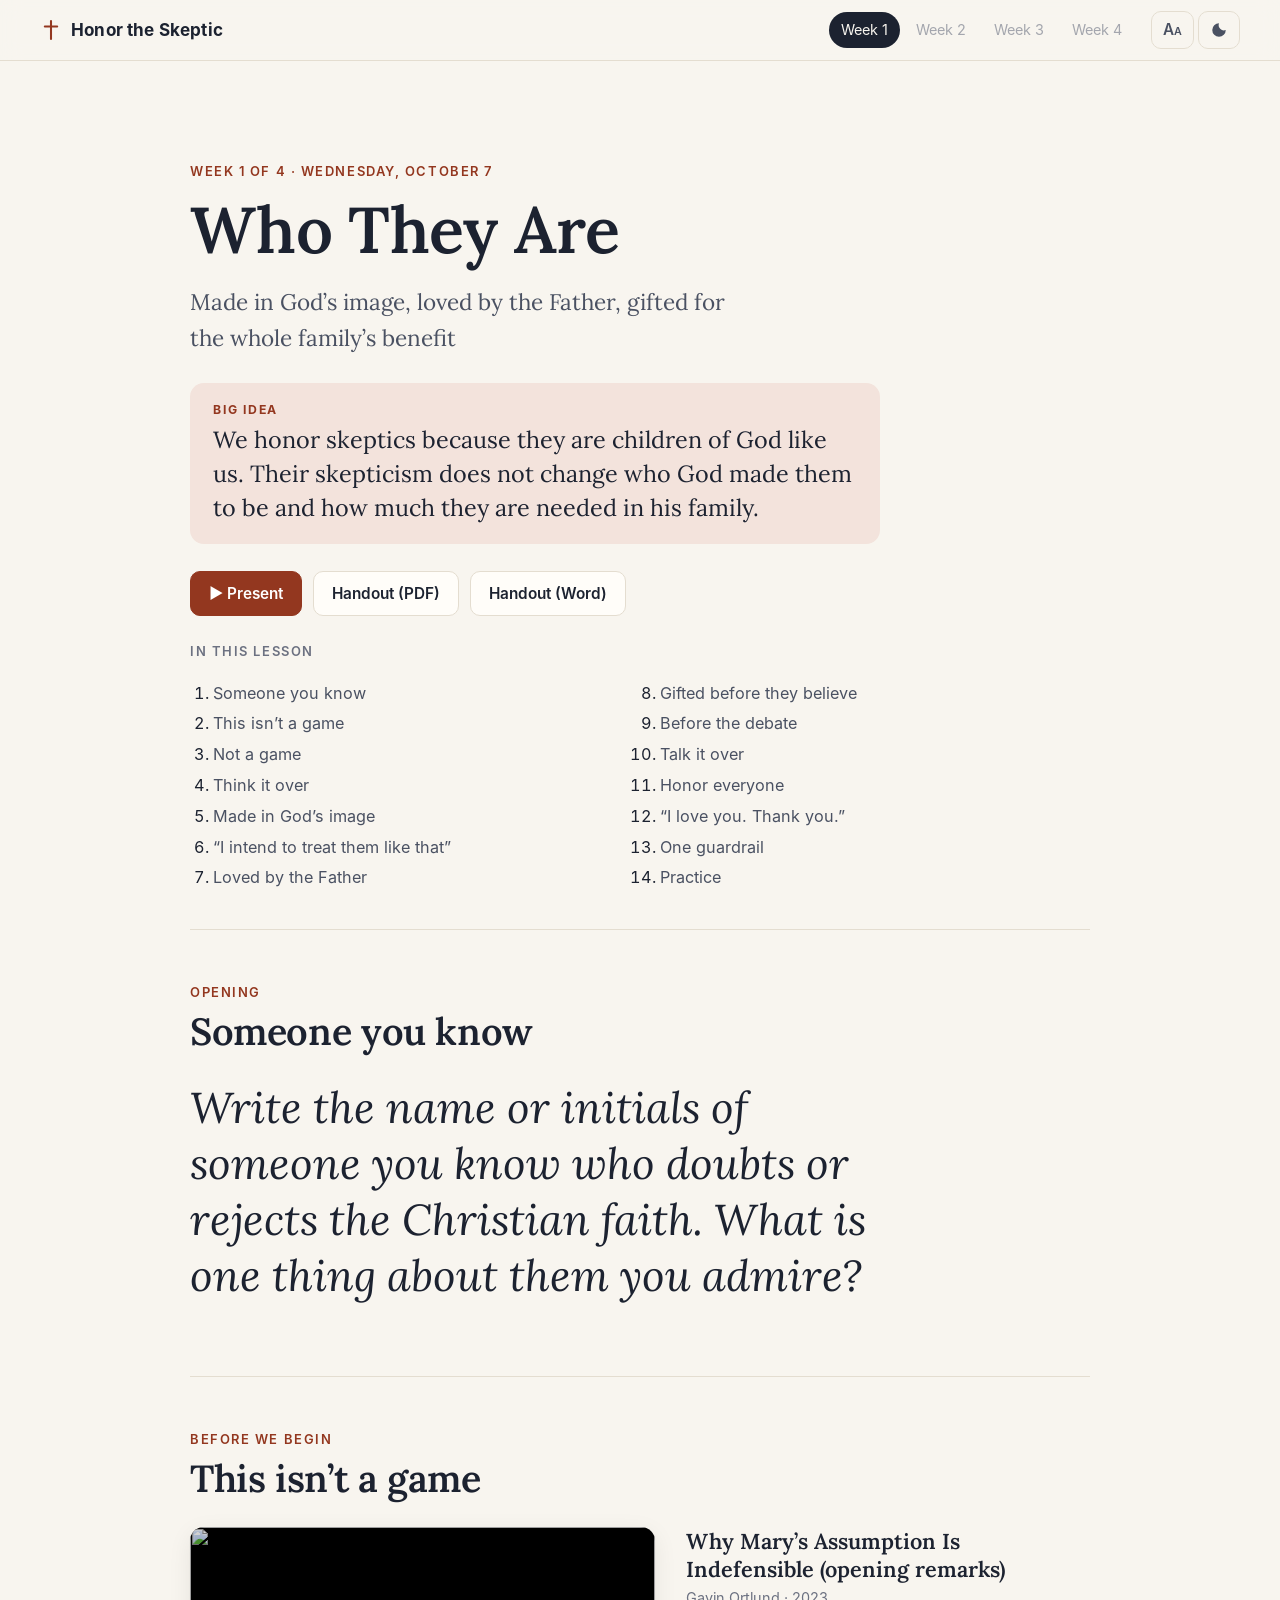
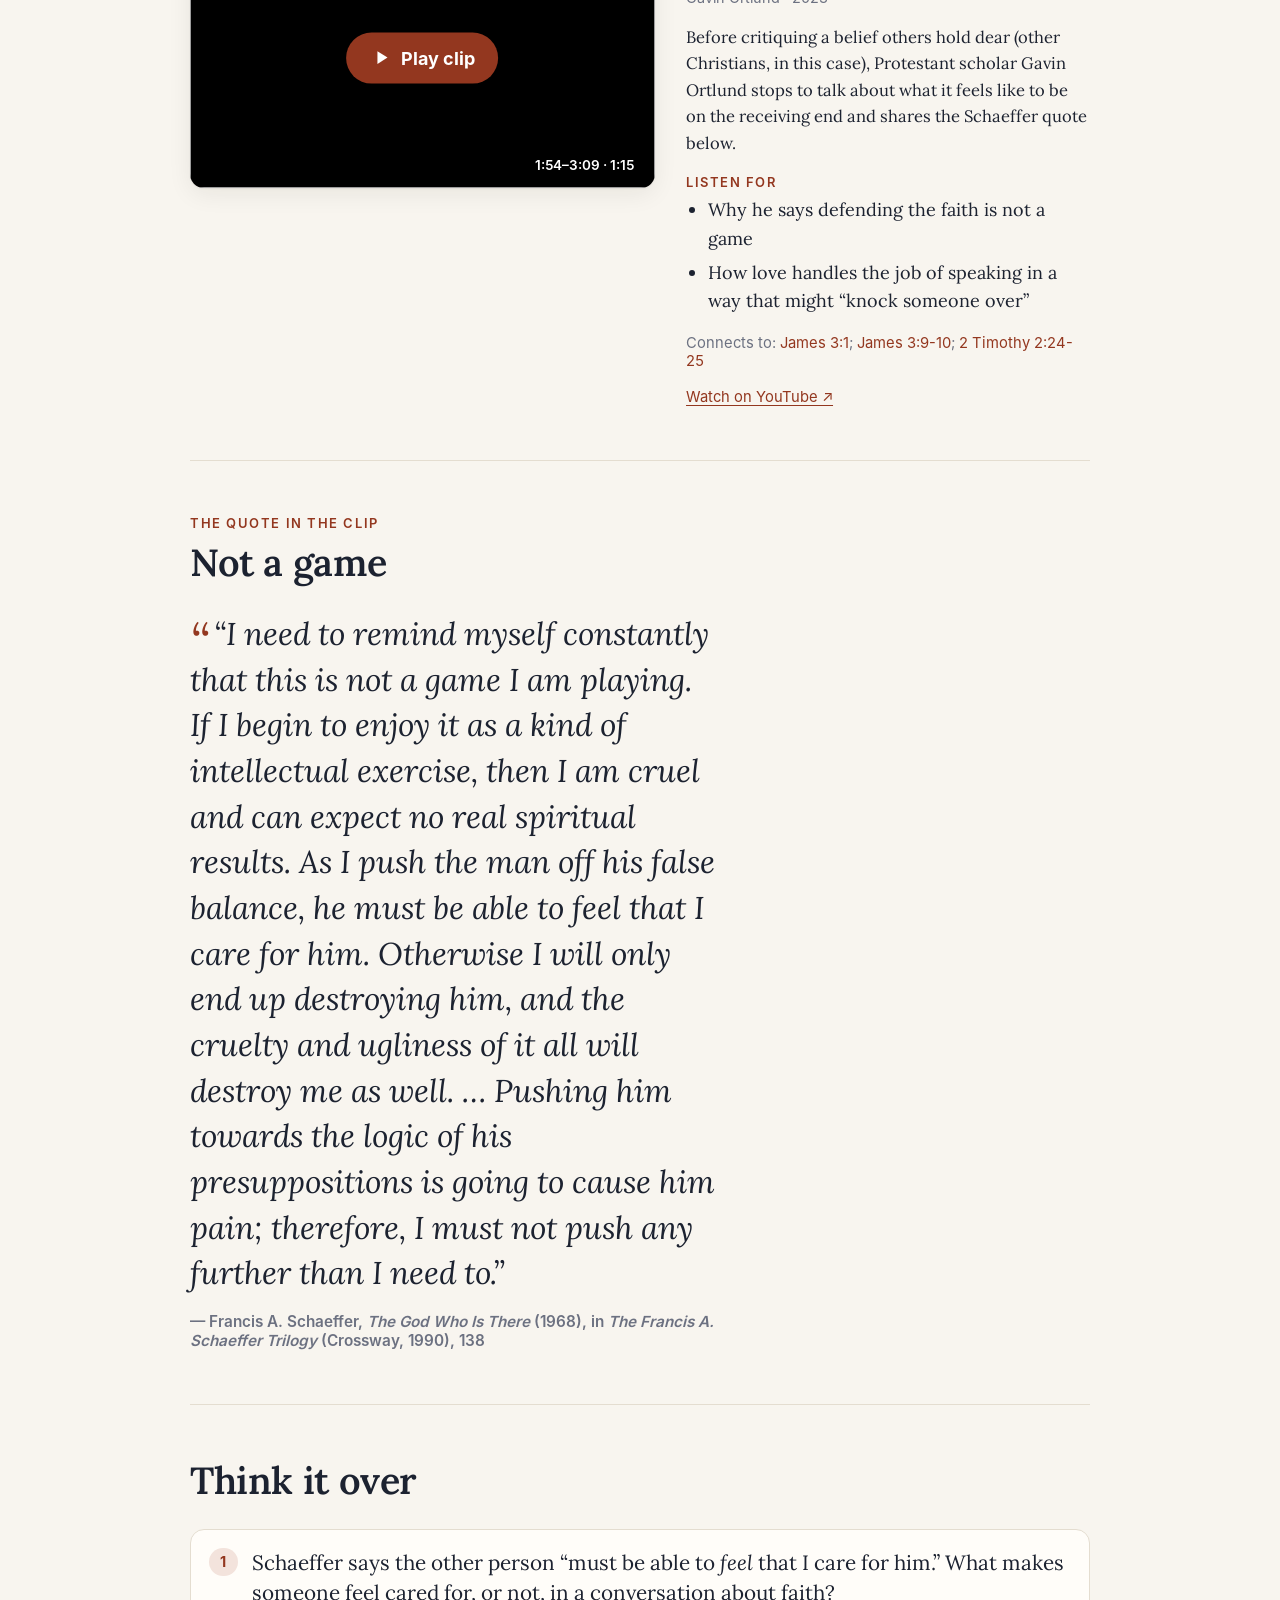
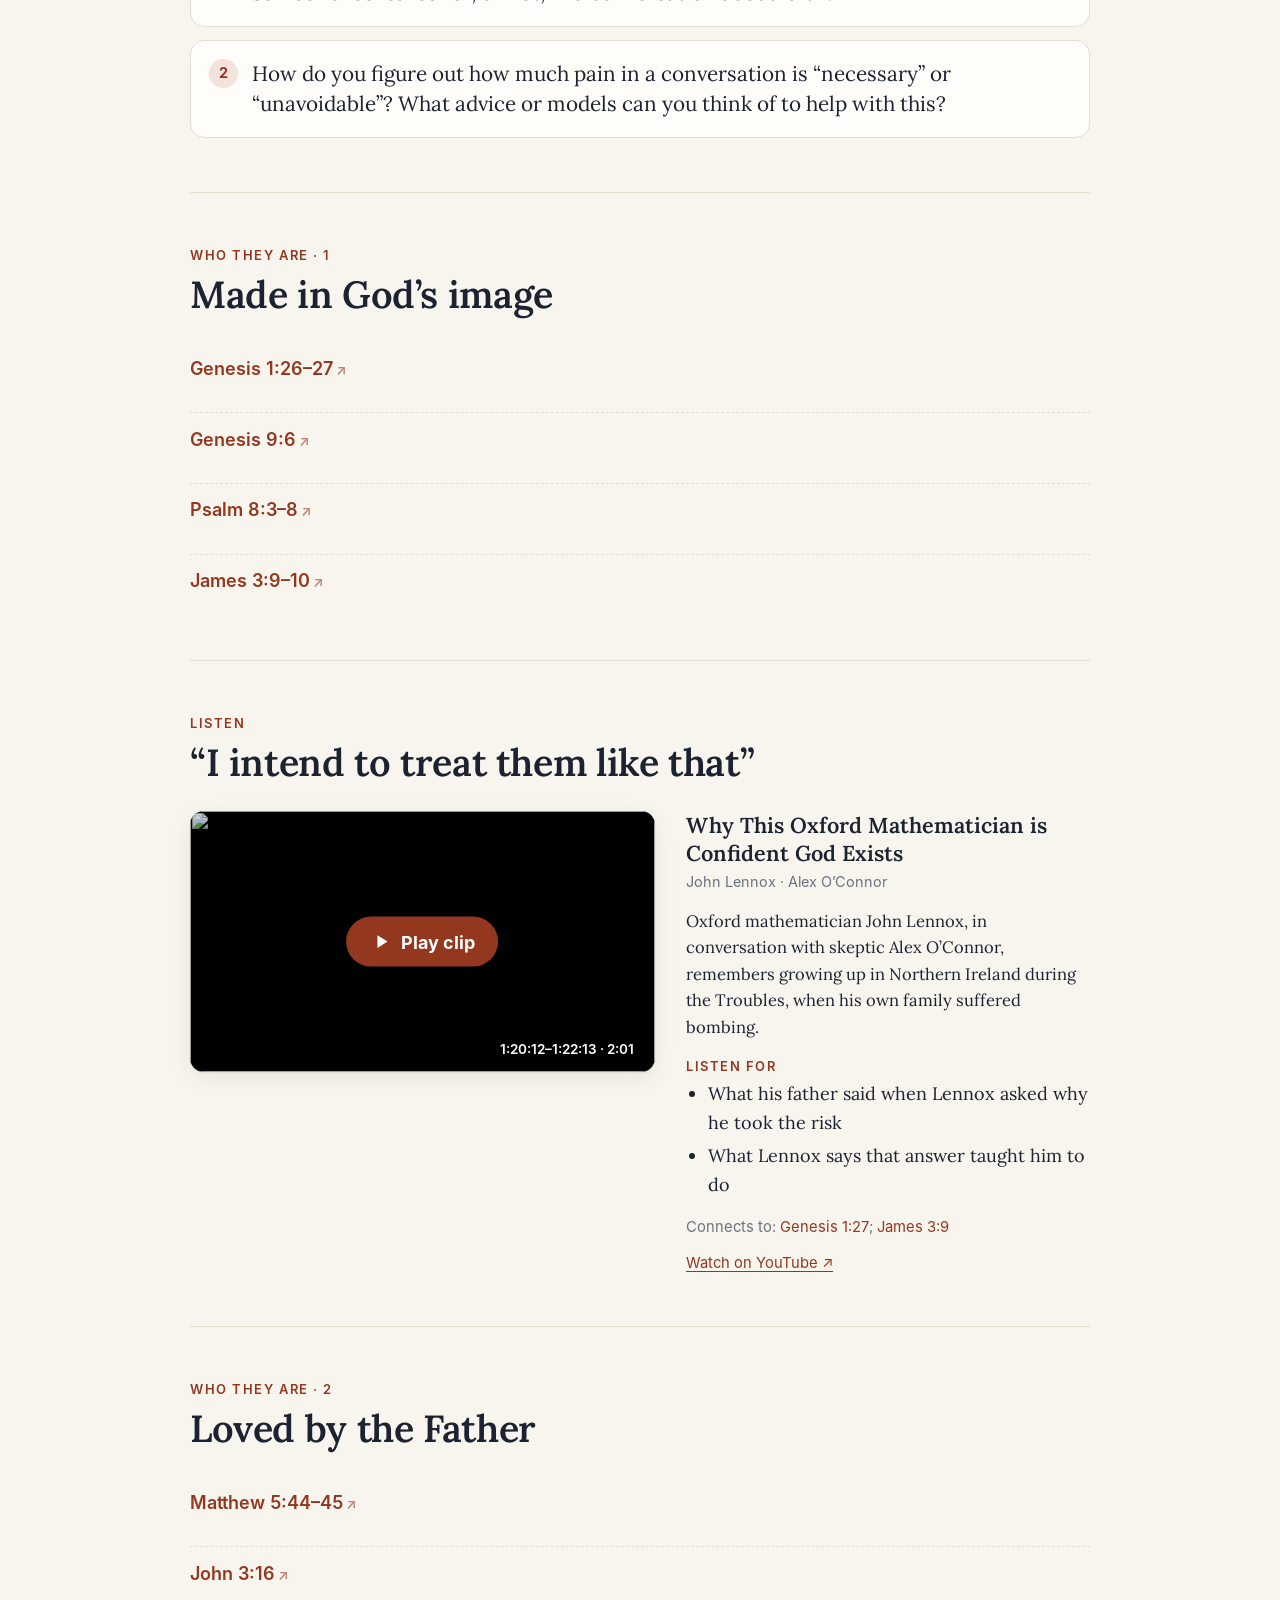
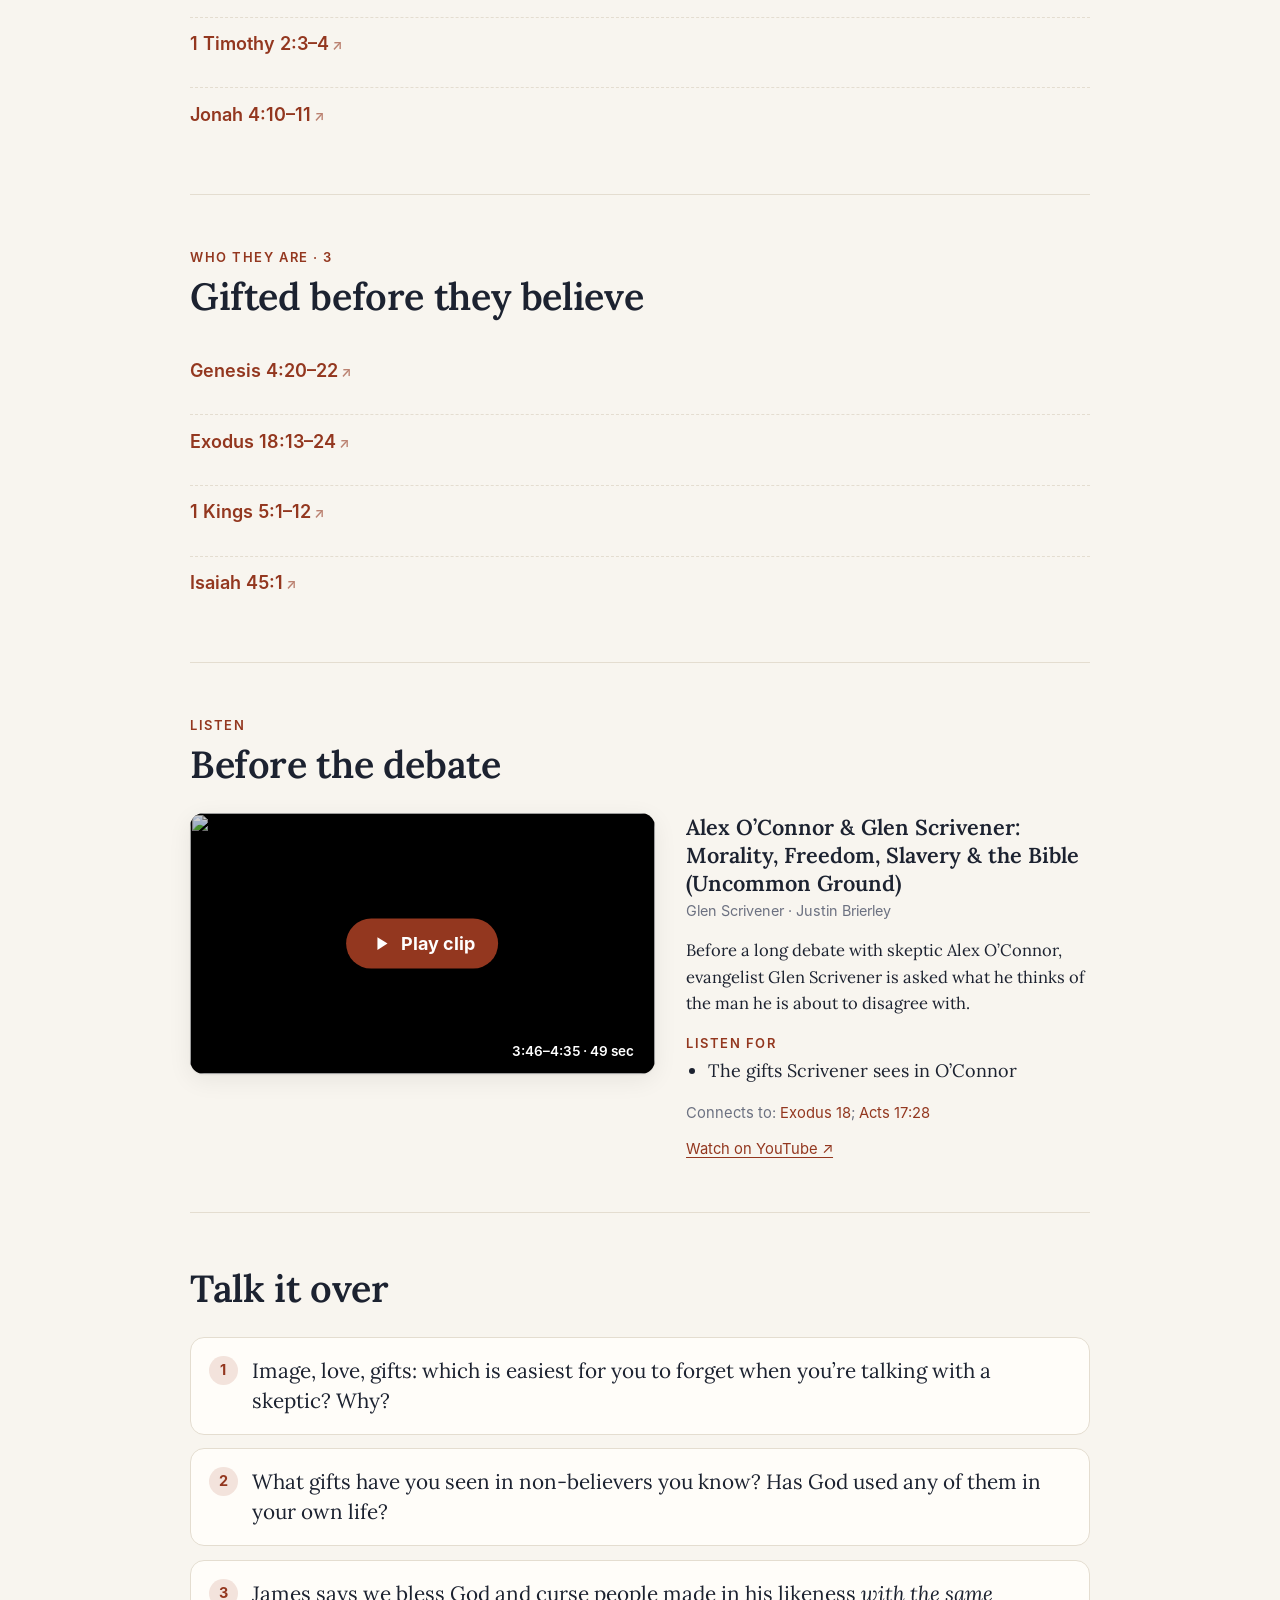
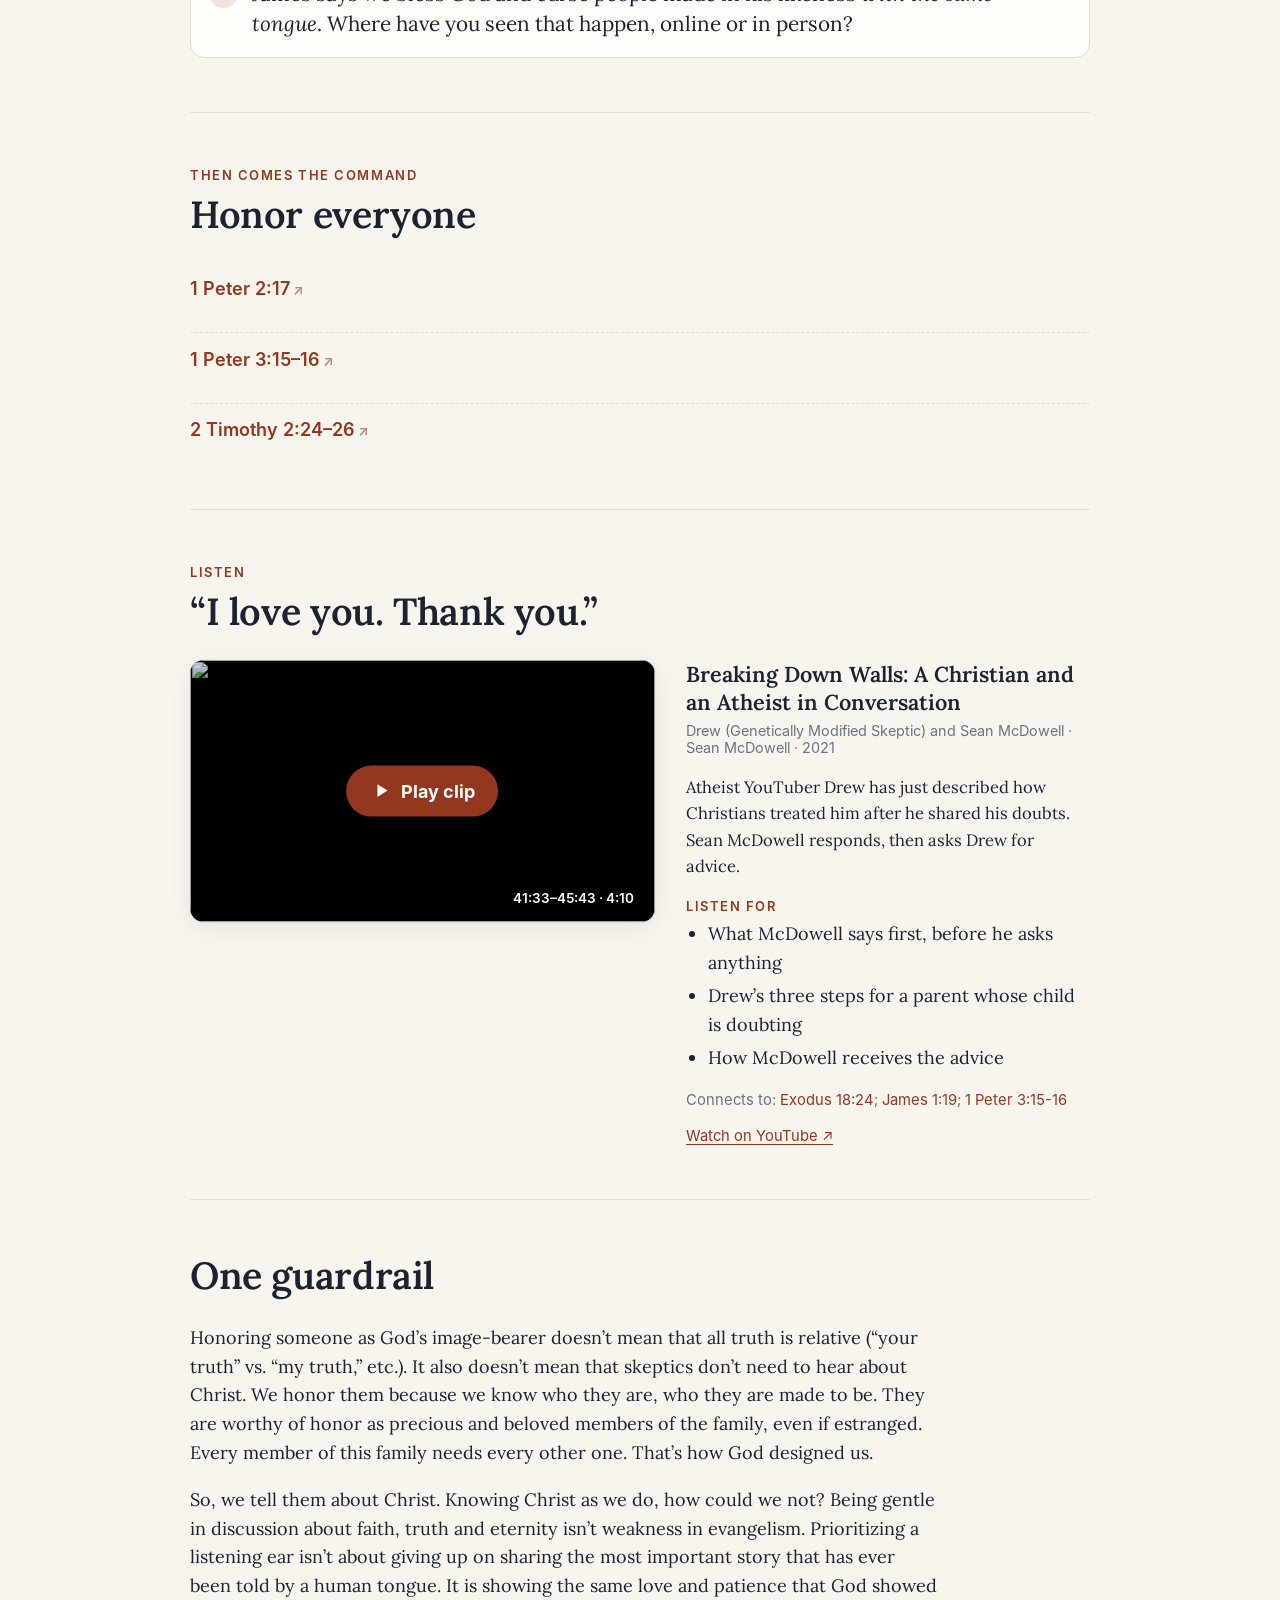
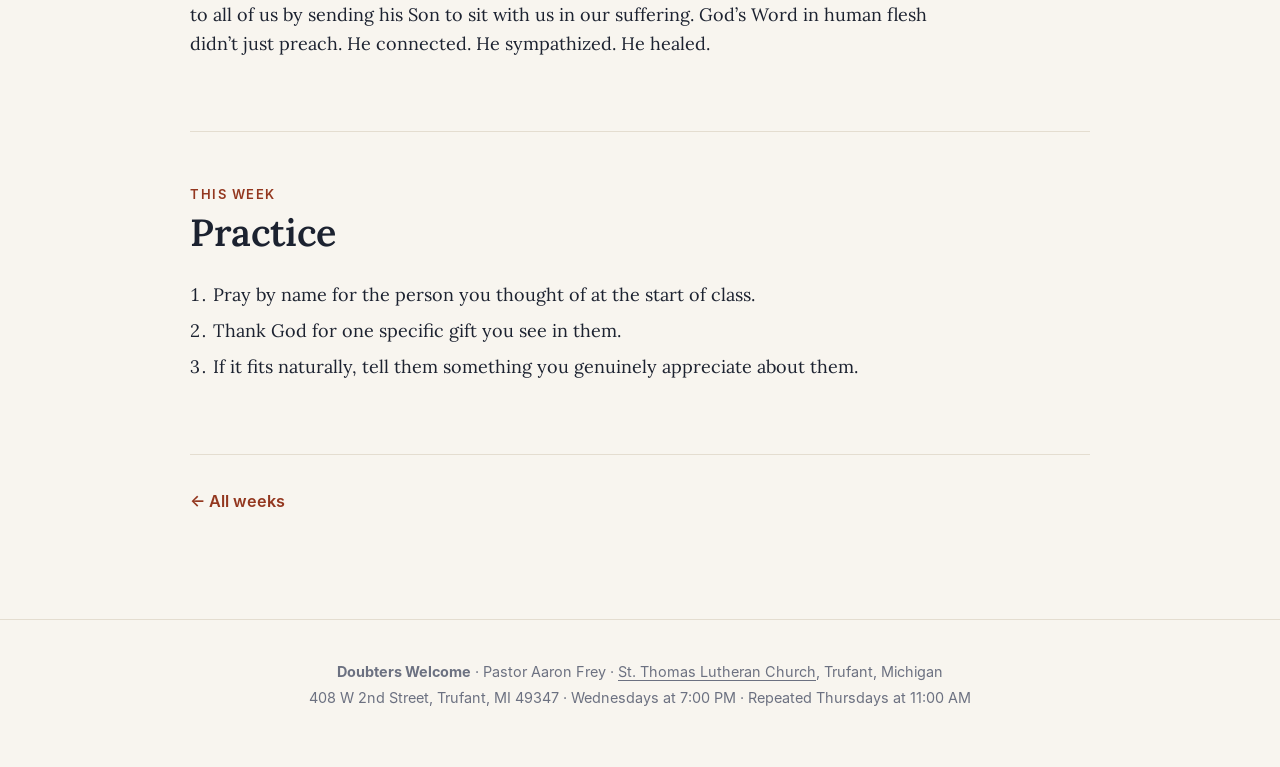
==== public/week-1/index.html @ be23138a "Week 1 publish" ====
<!doctype html>
<html lang="en">
<head>
<meta charset="utf-8">
<meta name="viewport" content="width=device-width, initial-scale=1">
<title>Week 1: Who They Are · Honor the Skeptic</title>
<meta name="description" content="Before a skeptic believes anything, God has already given them dignity, love, and gifts.">
<meta property="og:title" content="Week 1: Who They Are · Honor the Skeptic">
<meta property="og:description" content="Before a skeptic believes anything, God has already given them dignity, love, and gifts.">
<meta property="og:type" content="website">
<meta property="og:url" content="https://honortheskeptic.stlctrufant.com/week-1/">
<meta property="og:image" content="https://honortheskeptic.stlctrufant.com/assets/img/og.png">
<link rel="icon" href="../assets/img/favicon.svg" type="image/svg+xml">
<link rel="preload" href="../assets/fonts/Lora.woff2" as="font" type="font/woff2" crossorigin>
<link rel="stylesheet" href="../assets/style.css?v=202610071809">
<script>try{var t=localStorage.getItem('hts-theme');if(t)document.documentElement.dataset.theme=t;var s=localStorage.getItem('hts-size');if(s)document.documentElement.dataset.size=s;}catch(e){}</script>
</head>
<body class="lesson">
<header class="topbar">
  <a class="brand" href="../">
    <svg class="brand-mark" viewBox="0 0 32 32" aria-hidden="true"><path d="M16 3v26M7 11h18" stroke="currentColor" stroke-width="3" stroke-linecap="round" fill="none"/></svg>
    <span>Honor the Skeptic</span>
  </a>
  <nav class="topnav" aria-label="Lessons">
<a href="../week-1/" aria-current="page">Week 1</a>
<span class="nav-soon" title="Coming Wednesday, October 14">Week 2</span><span class="nav-soon" title="Coming Wednesday, October 21">Week 3</span><span class="nav-soon" title="Coming Wednesday, October 28">Week 4</span>  </nav>
  <div class="tools">
    <button class="tool" data-action="size" title="Text size (+/-)" aria-label="Change text size"><span aria-hidden="true">A<small>A</small></span></button>
    <button class="tool" data-action="theme" title="Light / dark" aria-label="Toggle light or dark">
      <svg viewBox="0 0 24 24" aria-hidden="true"><path d="M12 3a9 9 0 1 0 9 9 7 7 0 0 1-9-9z" fill="currentColor"/></svg>
    </button>
  </div>
</header>
<main id="main">
<article class="lesson-wrap">
<header class="lesson-head" data-slide>
  <p class="eyebrow">Week 1 of 4 · Wednesday, October 7</p>
  <h1>Who They Are</h1>
<p class="lede">Made in God’s image, loved by the Father, gifted for the whole family’s benefit</p><p class="big-idea"><span>Big idea</span>We honor skeptics because they are children of God like us. Their skepticism does not change who God made them to be and how much they are needed in his family.</p>  <div class="lesson-actions">
    <button class="btn primary" data-action="present">▶ Present</button>
<a class="btn" href="../handouts/doubters-welcome-week-1.pdf" download>Handout (PDF)</a><a class="btn" href="../handouts/doubters-welcome-week-1.docx" download>Handout (Word)</a>  </div>
  <nav class="toc" aria-label="In this lesson">
    <p class="section-label">In this lesson</p>
    <ol><li><a href="#someone-you-know">Someone you know</a></li><li><a href="#this-isnt-a-game">This isn’t a game</a></li><li><a href="#not-a-game">Not a game</a></li><li><a href="#think-it-over">Think it over</a></li><li><a href="#made-in-gods-image">Made in God’s image</a></li><li><a href="#i-intend-to-treat-them-like-that">“I intend to treat them like that”</a></li><li><a href="#loved-by-the-father">Loved by the Father</a></li><li><a href="#gifted-before-they-believe">Gifted before they believe</a></li><li><a href="#before-the-debate">Before the debate</a></li><li><a href="#talk-it-over">Talk it over</a></li><li><a href="#honor-everyone">Honor everyone</a></li><li><a href="#i-love-you-thank-you">“I love you. Thank you.”</a></li><li><a href="#one-guardrail">One guardrail</a></li><li><a href="#practice">Practice</a></li></ol>
  </nav>
</header>

<section class="block block-question" id="someone-you-know" data-slide>
<p class="kicker">Opening</p><h2>Someone you know</h2>
    <p class="big-question">Write the name or initials of someone you know who doubts or rejects the Christian faith. What is one thing about them you admire?</p>

</section>
<section class="block block-clip" id="this-isnt-a-game" data-slide>
<p class="kicker">Before we begin</p><h2>This isn’t a game</h2>
    <div class="clip">
      <button class="clip-play" data-action="play" data-yt="skuBFLns8WA" data-start="114" data-end="189" data-title="Why Mary’s Assumption Is Indefensible (opening remarks)" data-url="https://www.youtube.com/watch?v=skuBFLns8WA&amp;t=114s">
        <img src="https://i.ytimg.com/vi/skuBFLns8WA/hqdefault.jpg" alt="" loading="lazy">
        <span class="play-badge"><svg viewBox="0 0 24 24" aria-hidden="true"><path d="M8 5v14l11-7z" fill="currentColor"/></svg> Play clip</span>
        <span class="clip-time">1:54–3:09 · 1:15</span>
      </button>
      <div class="clip-meta">
        <p class="clip-title">Why Mary’s Assumption Is Indefensible (opening remarks)</p>
        <p class="clip-source">Gavin Ortlund · 2023</p>
<div class="prose small"><p>Before critiquing a belief others hold dear (other Christians, in this case), Protestant scholar
Gavin Ortlund stops to talk about what it feels like to be on the receiving end and shares the Schaeffer quote below.</p></div>          <p class="label">Listen for</p>
          <ul class="listen"><li>Why he says defending the faith is not a game</li><li>How love handles the job of speaking in a way that might “knock someone over”</li></ul>
<p class="ties">Connects to: <a href="https://www.biblegateway.com/passage/?search=James+3%3A1&amp;version=NIV" target="_blank" rel="noopener">James 3:1</a>; <a href="https://www.biblegateway.com/passage/?search=James+3%3A9-10&amp;version=NIV" target="_blank" rel="noopener">James 3:9-10</a>; <a href="https://www.biblegateway.com/passage/?search=2+Timothy+2%3A24-25&amp;version=NIV" target="_blank" rel="noopener">2 Timothy 2:24-25</a></p>        <p class="clip-yt"><a href="https://www.youtube.com/watch?v=skuBFLns8WA&amp;t=114s" target="_blank" rel="noopener">Watch on YouTube ↗</a></p>
      </div>
    </div>

</section>
<section class="block block-quote" id="not-a-game" data-slide>
<p class="kicker">The quote in the clip</p><h2>Not a game</h2>
    <figure class="pull">
      <blockquote><p>“I need to remind myself constantly that this is not a game I am playing. If I begin to enjoy it as a kind of intellectual exercise, then I am cruel and can expect no real spiritual results. As I push the man off his false balance, he must be able to feel that I care for him. Otherwise I will only end up destroying him, and the cruelty and ugliness of it all will destroy me as well. … Pushing him towards the logic of his presuppositions is going to cause him pain; therefore, I must not push any further than I need to.”</p></blockquote>
<figcaption>Francis A. Schaeffer, <em>The God Who Is There</em> (1968), in <em>The Francis A. Schaeffer Trilogy</em> (Crossway, 1990), 138</figcaption>    </figure>

</section>
<section class="block block-questions" id="think-it-over" data-slide>
<h2>Think it over</h2>
    <ol class="qlist"><li tabindex="0">Schaeffer says the other person “must be able to <em>feel</em> that I care for him.” What makes someone feel cared for, or not, in a conversation about faith?</li><li tabindex="0">How do you figure out how much pain in a conversation is “necessary” or “unavoidable”? What advice or models can you think of to help with this?</li></ol>

</section>
<section class="block block-scripture" id="made-in-gods-image" data-slide>
<p class="kicker">Who they are · 1</p><h2>Made in God’s image</h2>
    <div class="passages">
      <div class="passage">
        <p class="ref"><a href="https://www.biblegateway.com/passage/?search=Genesis+1%3A26-27&amp;version=NIV" target="_blank" rel="noopener" title="Read Genesis 1:26–27 (NIV)">Genesis 1:26–27</a></p>
      </div>
      <div class="passage">
        <p class="ref"><a href="https://www.biblegateway.com/passage/?search=Genesis+9%3A6&amp;version=NIV" target="_blank" rel="noopener" title="Read Genesis 9:6 (NIV)">Genesis 9:6</a></p>
      </div>
      <div class="passage">
        <p class="ref"><a href="https://www.biblegateway.com/passage/?search=Psalm+8%3A3-8&amp;version=NIV" target="_blank" rel="noopener" title="Read Psalm 8:3–8 (NIV)">Psalm 8:3–8</a></p>
      </div>
      <div class="passage">
        <p class="ref"><a href="https://www.biblegateway.com/passage/?search=James+3%3A9-10&amp;version=NIV" target="_blank" rel="noopener" title="Read James 3:9–10 (NIV)">James 3:9–10</a></p>
      </div>
    </div>

</section>
<section class="block block-clip" id="i-intend-to-treat-them-like-that" data-slide>
<p class="kicker">Listen</p><h2>“I intend to treat them like that”</h2>
    <div class="clip">
      <button class="clip-play" data-action="play" data-yt="3gKCwldMZS8" data-start="4812" data-end="4933" data-title="Why This Oxford Mathematician is Confident God Exists" data-url="https://www.youtube.com/watch?v=3gKCwldMZS8&amp;t=4812s">
        <img src="https://i.ytimg.com/vi/3gKCwldMZS8/hqdefault.jpg" alt="" loading="lazy">
        <span class="play-badge"><svg viewBox="0 0 24 24" aria-hidden="true"><path d="M8 5v14l11-7z" fill="currentColor"/></svg> Play clip</span>
        <span class="clip-time">1:20:12–1:22:13 · 2:01</span>
      </button>
      <div class="clip-meta">
        <p class="clip-title">Why This Oxford Mathematician is Confident God Exists</p>
        <p class="clip-source">John Lennox · Alex O’Connor</p>
<div class="prose small"><p>Oxford mathematician John Lennox, in conversation with skeptic Alex O’Connor, remembers
growing up in Northern Ireland during the Troubles, when his own family suffered bombing.</p></div>          <p class="label">Listen for</p>
          <ul class="listen"><li>What his father said when Lennox asked why he took the risk</li><li>What Lennox says that answer taught him to do</li></ul>
<p class="ties">Connects to: <a href="https://www.biblegateway.com/passage/?search=Genesis+1%3A27&amp;version=NIV" target="_blank" rel="noopener">Genesis 1:27</a>; <a href="https://www.biblegateway.com/passage/?search=James+3%3A9&amp;version=NIV" target="_blank" rel="noopener">James 3:9</a></p>        <p class="clip-yt"><a href="https://www.youtube.com/watch?v=3gKCwldMZS8&amp;t=4812s" target="_blank" rel="noopener">Watch on YouTube ↗</a></p>
      </div>
    </div>

</section>
<section class="block block-scripture" id="loved-by-the-father" data-slide>
<p class="kicker">Who they are · 2</p><h2>Loved by the Father</h2>
    <div class="passages">
      <div class="passage">
        <p class="ref"><a href="https://www.biblegateway.com/passage/?search=Matthew+5%3A44-45&amp;version=NIV" target="_blank" rel="noopener" title="Read Matthew 5:44–45 (NIV)">Matthew 5:44–45</a></p>
      </div>
      <div class="passage">
        <p class="ref"><a href="https://www.biblegateway.com/passage/?search=John+3%3A16&amp;version=NIV" target="_blank" rel="noopener" title="Read John 3:16 (NIV)">John 3:16</a></p>
      </div>
      <div class="passage">
        <p class="ref"><a href="https://www.biblegateway.com/passage/?search=1+Timothy+2%3A3-4&amp;version=NIV" target="_blank" rel="noopener" title="Read 1 Timothy 2:3–4 (NIV)">1 Timothy 2:3–4</a></p>
      </div>
      <div class="passage">
        <p class="ref"><a href="https://www.biblegateway.com/passage/?search=Jonah+4%3A10-11&amp;version=NIV" target="_blank" rel="noopener" title="Read Jonah 4:10–11 (NIV)">Jonah 4:10–11</a></p>
      </div>
    </div>

</section>
<section class="block block-scripture" id="gifted-before-they-believe" data-slide>
<p class="kicker">Who they are · 3</p><h2>Gifted before they believe</h2>
    <div class="passages">
      <div class="passage">
        <p class="ref"><a href="https://www.biblegateway.com/passage/?search=Genesis+4%3A20-22&amp;version=NIV" target="_blank" rel="noopener" title="Read Genesis 4:20–22 (NIV)">Genesis 4:20–22</a></p>
      </div>
      <div class="passage">
        <p class="ref"><a href="https://www.biblegateway.com/passage/?search=Exodus+18%3A13-24&amp;version=NIV" target="_blank" rel="noopener" title="Read Exodus 18:13–24 (NIV)">Exodus 18:13–24</a></p>
      </div>
      <div class="passage">
        <p class="ref"><a href="https://www.biblegateway.com/passage/?search=1+Kings+5%3A1-12&amp;version=NIV" target="_blank" rel="noopener" title="Read 1 Kings 5:1–12 (NIV)">1 Kings 5:1–12</a></p>
      </div>
      <div class="passage">
        <p class="ref"><a href="https://www.biblegateway.com/passage/?search=Isaiah+45%3A1&amp;version=NIV" target="_blank" rel="noopener" title="Read Isaiah 45:1 (NIV)">Isaiah 45:1</a></p>
      </div>
    </div>

</section>
<section class="block block-clip" id="before-the-debate" data-slide>
<p class="kicker">Listen</p><h2>Before the debate</h2>
    <div class="clip">
      <button class="clip-play" data-action="play" data-yt="-ZnVNM8lkGw" data-start="226" data-end="275" data-title="Alex O’Connor &amp; Glen Scrivener: Morality, Freedom, Slavery &amp; the Bible (Uncommon Ground)" data-url="https://www.youtube.com/watch?v=-ZnVNM8lkGw&amp;t=226s">
        <img src="https://i.ytimg.com/vi/-ZnVNM8lkGw/hqdefault.jpg" alt="" loading="lazy">
        <span class="play-badge"><svg viewBox="0 0 24 24" aria-hidden="true"><path d="M8 5v14l11-7z" fill="currentColor"/></svg> Play clip</span>
        <span class="clip-time">3:46–4:35 · 49 sec</span>
      </button>
      <div class="clip-meta">
        <p class="clip-title">Alex O’Connor &amp; Glen Scrivener: Morality, Freedom, Slavery &amp; the Bible (Uncommon Ground)</p>
        <p class="clip-source">Glen Scrivener · Justin Brierley</p>
<div class="prose small"><p>Before a long debate with skeptic Alex O’Connor, evangelist Glen Scrivener is asked
what he thinks of the man he is about to disagree with.</p></div>          <p class="label">Listen for</p>
          <ul class="listen"><li>The gifts Scrivener sees in O’Connor</li></ul>
<p class="ties">Connects to: <a href="https://www.biblegateway.com/passage/?search=Exodus+18&amp;version=NIV" target="_blank" rel="noopener">Exodus 18</a>; <a href="https://www.biblegateway.com/passage/?search=Acts+17%3A28&amp;version=NIV" target="_blank" rel="noopener">Acts 17:28</a></p>        <p class="clip-yt"><a href="https://www.youtube.com/watch?v=-ZnVNM8lkGw&amp;t=226s" target="_blank" rel="noopener">Watch on YouTube ↗</a></p>
      </div>
    </div>

</section>
<section class="block block-questions" id="talk-it-over" data-slide>
<h2>Talk it over</h2>
    <ol class="qlist"><li tabindex="0">Image, love, gifts: which is easiest for you to forget when you’re talking with a skeptic? Why?</li><li tabindex="0">What gifts have you seen in non-believers you know? Has God used any of them in your own life?</li><li tabindex="0">James says we bless God and curse people made in his likeness <em>with the same tongue</em>. Where have you seen that happen, online or in person?</li></ol>

</section>
<section class="block block-scripture" id="honor-everyone" data-slide>
<p class="kicker">Then comes the command</p><h2>Honor everyone</h2>
    <div class="passages">
      <div class="passage">
        <p class="ref"><a href="https://www.biblegateway.com/passage/?search=1+Peter+2%3A17&amp;version=NIV" target="_blank" rel="noopener" title="Read 1 Peter 2:17 (NIV)">1 Peter 2:17</a></p>
      </div>
      <div class="passage">
        <p class="ref"><a href="https://www.biblegateway.com/passage/?search=1+Peter+3%3A15-16&amp;version=NIV" target="_blank" rel="noopener" title="Read 1 Peter 3:15–16 (NIV)">1 Peter 3:15–16</a></p>
      </div>
      <div class="passage">
        <p class="ref"><a href="https://www.biblegateway.com/passage/?search=2+Timothy+2%3A24-26&amp;version=NIV" target="_blank" rel="noopener" title="Read 2 Timothy 2:24–26 (NIV)">2 Timothy 2:24–26</a></p>
      </div>
    </div>

</section>
<section class="block block-clip" id="i-love-you-thank-you" data-slide>
<p class="kicker">Listen</p><h2>“I love you. Thank you.”</h2>
    <div class="clip">
      <button class="clip-play" data-action="play" data-yt="VJX28l54YxE" data-start="2493" data-end="2743" data-title="Breaking Down Walls: A Christian and an Atheist in Conversation" data-url="https://www.youtube.com/watch?v=VJX28l54YxE&amp;t=2493s">
        <img src="https://i.ytimg.com/vi/VJX28l54YxE/hqdefault.jpg" alt="" loading="lazy">
        <span class="play-badge"><svg viewBox="0 0 24 24" aria-hidden="true"><path d="M8 5v14l11-7z" fill="currentColor"/></svg> Play clip</span>
        <span class="clip-time">41:33–45:43 · 4:10</span>
      </button>
      <div class="clip-meta">
        <p class="clip-title">Breaking Down Walls: A Christian and an Atheist in Conversation</p>
        <p class="clip-source">Drew (Genetically Modified Skeptic) and Sean McDowell · Sean McDowell · 2021</p>
<div class="prose small"><p>Atheist YouTuber Drew has just described how Christians treated him after he shared his
doubts. Sean McDowell responds, then asks Drew for advice.</p></div>          <p class="label">Listen for</p>
          <ul class="listen"><li>What McDowell says first, before he asks anything</li><li>Drew’s three steps for a parent whose child is doubting</li><li>How McDowell receives the advice</li></ul>
<p class="ties">Connects to: <a href="https://www.biblegateway.com/passage/?search=Exodus+18%3A24&amp;version=NIV" target="_blank" rel="noopener">Exodus 18:24</a>; <a href="https://www.biblegateway.com/passage/?search=James+1%3A19&amp;version=NIV" target="_blank" rel="noopener">James 1:19</a>; <a href="https://www.biblegateway.com/passage/?search=1+Peter+3%3A15-16&amp;version=NIV" target="_blank" rel="noopener">1 Peter 3:15-16</a></p>        <p class="clip-yt"><a href="https://www.youtube.com/watch?v=VJX28l54YxE&amp;t=2493s" target="_blank" rel="noopener">Watch on YouTube ↗</a></p>
      </div>
    </div>

</section>
<section class="block block-text" id="one-guardrail" data-slide>
<h2>One guardrail</h2>
    <div class="prose"><p>Honoring someone as God’s image-bearer doesn’t mean that all truth is relative (“your truth”
vs. “my truth,” etc.). It also doesn’t mean that skeptics don’t need to hear about Christ. We
honor them because we know who they are, who they are made to be. They are worthy of honor as
precious and beloved members of the family, even if estranged. Every member of this family
needs every other one. That’s how God designed us.</p>
<p>So, we tell them about Christ. Knowing Christ as we do, how could we not? Being gentle in
discussion about faith, truth and eternity isn’t weakness in evangelism. Prioritizing a
listening ear isn’t about giving up on sharing the most important story that has ever been
told by a human tongue. It is showing the same love and patience that God showed to all of us
by sending his Son to sit with us in our suffering. God’s Word in human flesh didn’t just
preach. He connected. He sympathized. He healed.</p></div>

</section>
<section class="block block-activity" id="practice" data-slide>
<p class="kicker">This week</p><h2>Practice</h2>
<ol class="steps"><li>Pray by name for the person you thought of at the start of class.</li><li>Thank God for one specific gift you see in them.</li><li>If it fits naturally, tell them something you genuinely appreciate about them.</li></ol>
</section>


<nav class="pager" aria-label="Other weeks">
<a href="../">← All weeks</a></nav>
</article>

<div class="presenter-bar" hidden>
  <button class="tool" data-action="prev" aria-label="Previous">←</button>
  <span class="pcount"></span>
  <button class="tool" data-action="next" aria-label="Next">→</button>
  <button class="tool" data-action="exit" aria-label="Exit presenting">Exit</button>
</div>
</main>
<footer class="footer">
  <p><strong>Doubters Welcome</strong> · Pastor Aaron Frey · <a href="https://stlctrufant.com">St. Thomas Lutheran Church</a>, Trufant, Michigan</p>
  <p>408 W 2nd Street, Trufant, MI 49347 · Wednesdays at 7:00 PM · Repeated Thursdays at 11:00 AM</p>
</footer>
<div class="modal" id="clip-modal" hidden>
  <div class="modal-backdrop" data-action="close"></div>
  <div class="modal-box" role="dialog" aria-modal="true" aria-labelledby="clip-modal-title">
    <div class="modal-head">
      <p id="clip-modal-title"></p>
      <button class="tool" data-action="close" aria-label="Close video">✕</button>
    </div>
    <div class="modal-video"></div>
    <p class="modal-foot"><a class="modal-yt" href="#" target="_blank" rel="noopener">Open on YouTube ↗</a> <span class="kbd-hint">Esc to close</span></p>
  </div>
</div>
<script src="../assets/app.js?v=202610071809"></script>
</body>
</html>
---- public/assets/style.css ----
/* Honor the Skeptic: site styles */
@font-face{font-family:"Lora";src:url(fonts/Lora.woff2) format("woff2");font-weight:400 700;font-style:normal;font-display:swap}
@font-face{font-family:"Lora";src:url(fonts/Lora-Italic.woff2) format("woff2");font-weight:400 700;font-style:italic;font-display:swap}
@font-face{font-family:"Inter";src:url(fonts/Inter-Regular.woff2) format("woff2");font-weight:400;font-display:swap}
@font-face{font-family:"Inter";src:url(fonts/Inter-SemiBold.woff2) format("woff2");font-weight:600;font-display:swap}
@font-face{font-family:"Inter";src:url(fonts/Inter-Bold.woff2) format("woff2");font-weight:700;font-display:swap}

:root{
  --paper:#f8f5ef; --card:#fffdf9; --ink:#1c2230; --ink-2:#4a5162; --muted:#6c7181;
  --line:#e4ddd0; --accent:#93371f; --accent-ink:#fff; --accent-soft:#f3e3dc; --gold:#a8812f;
  --shadow:0 1px 2px rgb(30 25 15 / .06),0 6px 24px rgb(30 25 15 / .07);
  --serif:"Lora",Georgia,"Times New Roman",serif;
  --sans:"Inter",system-ui,-apple-system,"Segoe UI",Roboto,sans-serif;
  --measure:68ch; --r:14px;
  color-scheme:light;
}
@media (prefers-color-scheme:dark){
  :root:not([data-theme="light"]){
    --paper:#14171d; --card:#1c2028; --ink:#ede8df; --ink-2:#c5c0b6; --muted:#9a968e;
    --line:#2e333d; --accent:#e58f70; --accent-ink:#1a0e09; --accent-soft:#3a2620; --gold:#d6b267;
    --shadow:0 1px 2px rgb(0 0 0 / .3),0 6px 24px rgb(0 0 0 / .25); color-scheme:dark;
  }
}
:root[data-theme="dark"]{
  --paper:#14171d; --card:#1c2028; --ink:#ede8df; --ink-2:#c5c0b6; --muted:#9a968e;
  --line:#2e333d; --accent:#e58f70; --accent-ink:#1a0e09; --accent-soft:#3a2620; --gold:#d6b267;
  --shadow:0 1px 2px rgb(0 0 0 / .3),0 6px 24px rgb(0 0 0 / .25); color-scheme:dark;
}

html{font-size:18px;-webkit-text-size-adjust:100%}
html[data-size="l"]{font-size:21px}
html[data-size="xl"]{font-size:25px}
*{box-sizing:border-box}
body{margin:0;background:var(--paper);color:var(--ink);font-family:var(--serif);line-height:1.6;text-rendering:optimizeLegibility}
a{color:var(--accent);text-underline-offset:.18em;text-decoration-thickness:1px}
a:hover{text-decoration-thickness:2px}
img{max-width:100%;display:block}
code{font-size:.85em}
:focus-visible{outline:3px solid var(--gold);outline-offset:3px;border-radius:4px}

/* bars */
.preview-banner{background:#7a5a00;color:#fff;font:600 .8rem/1.4 var(--sans);padding:.5rem 1rem;text-align:center}
.preview-banner code{background:rgb(255 255 255 / .15);padding:0 .3em;border-radius:3px}
.topbar{position:sticky;top:0;z-index:20;display:flex;align-items:center;gap:1rem;padding:.6rem clamp(16px,4vw,40px);
  background:color-mix(in srgb,var(--paper) 88%,transparent);backdrop-filter:blur(10px);border-bottom:1px solid var(--line);font-family:var(--sans)}
.brand{display:flex;align-items:center;gap:.5rem;color:var(--ink);text-decoration:none;font-weight:700;font-size:.95rem;letter-spacing:.01em;white-space:nowrap}
.brand-mark{width:22px;height:22px;color:var(--accent)}
.topnav{display:flex;gap:.25rem;margin-left:auto;overflow-x:auto;scrollbar-width:none}
.topnav a,.topnav span{font-size:.8rem;padding:.35rem .65rem;border-radius:999px;text-decoration:none;white-space:nowrap}
.topnav a{color:var(--ink-2)}
.topnav a:hover{background:var(--accent-soft);color:var(--ink)}
.topnav a[aria-current]{background:var(--ink);color:var(--paper)}
.nav-soon{color:var(--muted);opacity:.6}
.tools{display:flex;gap:.25rem}
.tool{font:600 .85rem var(--sans);color:var(--ink-2);background:transparent;border:1px solid var(--line);border-radius:10px;min-width:38px;height:38px;padding:0 .6rem;cursor:pointer;display:inline-flex;align-items:center;justify-content:center}
.tool:hover{background:var(--card);color:var(--ink)}
.tool svg{width:18px;height:18px}
.tool small{font-size:.7em}

main{padding:0 clamp(16px,4vw,40px)}
.footer{border-top:1px solid var(--line);margin-top:4rem;padding:2rem clamp(16px,4vw,40px) 3rem;font:.8rem/1.6 var(--sans);color:var(--muted);text-align:center}
.footer p{margin:.2rem 0}
.footer a{color:inherit}

/* type */
h1,h2,h3{font-weight:600;line-height:1.15;letter-spacing:-.01em;text-wrap:balance}
h1{font-size:clamp(2.2rem,6vw,3.6rem);margin:.2em 0 .25em}
h2{font-size:clamp(1.5rem,3.4vw,2.1rem);margin:0 0 .7em}
.eyebrow,.section-label,.kicker,.label{font:600 .72rem/1.3 var(--sans);letter-spacing:.12em;text-transform:uppercase;color:var(--accent)}
.section-label{color:var(--muted);margin:0 0 1rem}
.lede{font-size:1.25rem;color:var(--ink-2);margin:0 0 1rem;max-width:40ch;text-wrap:pretty}
.prose{max-width:var(--measure)}
.prose p{margin:0 0 1em}
.prose.small{font-size:.92rem}
.muted{color:var(--muted)}

/* home */
.hero{max-width:980px;margin:0 auto;padding:clamp(3rem,9vw,6.5rem) 0 2.5rem}
.hero h1{font-size:clamp(2.8rem,9vw,5.4rem)}
.epigraph{margin:2rem 0;padding:0 0 0 1.2rem;border-left:3px solid var(--accent)}
.epigraph p{font-style:italic;font-size:1.6rem;margin:0}
.epigraph cite{font:600 .8rem var(--sans);color:var(--muted);font-style:normal;letter-spacing:.04em}
.meet{list-style:none;padding:0;margin:2rem 0 0;display:flex;flex-wrap:wrap;gap:.5rem;font:500 .85rem var(--sans)}
.meet li{background:var(--card);border:1px solid var(--line);border-radius:999px;padding:.4rem .9rem;color:var(--ink-2)}
.weeks,.about{max-width:980px;margin:0 auto;padding:2rem 0}
.week-grid{list-style:none;margin:0;padding:0;display:grid;grid-template-columns:repeat(auto-fit,minmax(min(100%,220px),1fr));gap:1rem}
.week-card>a,.week-card>div{display:flex;flex-direction:column;gap:.35rem;height:100%;padding:1.25rem 1.25rem 1.1rem;border-radius:var(--r);border:1px solid var(--line);background:var(--card);text-decoration:none;color:var(--ink)}
.week-card.live>a{box-shadow:var(--shadow);transition:transform .15s,box-shadow .15s}
.week-card.live>a:hover{transform:translateY(-2px);border-color:var(--accent)}
.week-card.soon>div{background:transparent;border-style:dashed}
.week-card.soon .wt{color:var(--ink-2)}
.wk{font:600 .7rem var(--sans);letter-spacing:.1em;text-transform:uppercase;color:var(--muted)}
.wt{font-size:1.35rem;font-weight:600;line-height:1.2}
.ws{font-size:.9rem;color:var(--ink-2);flex:1}
.go{font:600 .8rem var(--sans);color:var(--accent);margin-top:.6rem}
.soon .go{color:var(--muted)}

/* lesson */
.lesson-wrap{max-width:900px;margin:0 auto}
.lesson-head{padding:clamp(2.5rem,7vw,5rem) 0 2rem;border-bottom:1px solid var(--line)}
.big-idea{font-size:1.3rem;line-height:1.45;margin:1.5rem 0;padding:1.1rem 1.3rem;background:var(--accent-soft);border-radius:var(--r);max-width:46ch;text-wrap:pretty}
.big-idea span{display:block;font:700 .68rem var(--sans);letter-spacing:.14em;text-transform:uppercase;color:var(--accent);margin-bottom:.3rem}
.lesson-actions{display:flex;flex-wrap:wrap;gap:.6rem;margin:1.5rem 0}
.btn{font:600 .85rem var(--sans);display:inline-flex;align-items:center;gap:.4rem;padding:.65rem 1rem;border-radius:10px;border:1px solid var(--line);background:var(--card);color:var(--ink);text-decoration:none;cursor:pointer}
.btn:hover{border-color:var(--ink-2)}
.btn.primary{background:var(--accent);border-color:var(--accent);color:var(--accent-ink)}
.toc ol{margin:0;padding-left:1.3rem;columns:2 16rem;font:.9rem/1.9 var(--sans)}
.toc a{color:var(--ink-2);text-decoration:none}
.toc a:hover{color:var(--accent);text-decoration:underline}

.block{padding:3rem 0;border-bottom:1px solid var(--line);scroll-margin-top:70px}
.kicker{margin:0 0 .5rem}
.big-question{font-size:clamp(1.6rem,4vw,2.4rem);line-height:1.3;font-style:italic;margin:0 0 1rem;max-width:30ch;text-wrap:balance}
.passages{display:grid;gap:1rem}
.passage{display:grid;grid-template-columns:minmax(9rem,auto) 1fr;gap:.2rem 1.25rem;align-items:baseline;padding:.85rem 0;border-top:1px dashed var(--line)}
.passage:first-child{border-top:0}
.passage .ref{margin:0;font:600 1rem var(--sans)}
.passage .ref a{text-decoration:none}
.passage .ref a::after{content:" ↗";font-size:.75em;opacity:.6}
.passage .pnote{margin:0;color:var(--ink-2)}
.passage.has-text{grid-template-columns:1fr}
.verse{margin:.3rem 0 .4rem;font-size:1.2rem;line-height:1.55;padding-left:1rem;border-left:3px solid var(--gold)}
.verse p{margin:0 0 .5em}

.clip{display:grid;grid-template-columns:minmax(0,1.15fr) minmax(0,1fr);gap:1.75rem;align-items:start}
.clip-play{position:relative;padding:0;border:0;border-radius:var(--r);overflow:hidden;cursor:pointer;background:#000;aspect-ratio:16/9;box-shadow:var(--shadow)}
.clip-play img{width:100%;height:100%;object-fit:cover;opacity:.82;transition:opacity .2s,transform .3s}
.clip-play:hover img{opacity:.6;transform:scale(1.02)}
.play-badge{position:absolute;left:50%;top:50%;transform:translate(-50%,-50%);display:flex;align-items:center;gap:.5rem;background:var(--accent);color:var(--accent-ink);font:700 1rem var(--sans);padding:.8rem 1.3rem;border-radius:999px;box-shadow:0 6px 20px rgb(0 0 0 / .35)}
.play-badge svg{width:22px;height:22px}
.clip-time{position:absolute;right:.6rem;bottom:.6rem;background:rgb(0 0 0 / .75);color:#fff;font:600 .75rem var(--sans);padding:.25rem .55rem;border-radius:6px}
.clip-title{font-size:1.2rem;font-weight:600;line-height:1.3;margin:0}
.clip-source{font:.8rem var(--sans);color:var(--muted);margin:.3rem 0 1rem}
.label{margin:1rem 0 .3rem}
.listen{margin:0;padding-left:1.2rem}
.listen li{margin:.25rem 0}
.ties,.clip-yt{font:.82rem var(--sans);color:var(--muted);margin:1rem 0 0}
.ties a{text-decoration:none}

.qlist{counter-reset:q;list-style:none;padding:0;margin:0;display:grid;gap:.75rem}
.qlist li{counter-increment:q;position:relative;padding:1rem 1.2rem 1rem 3.4rem;background:var(--card);border:1px solid var(--line);border-radius:var(--r);font-size:1.15rem;line-height:1.45;cursor:pointer;transition:border-color .15s,background .15s}
.qlist li::before{content:counter(q);position:absolute;left:1rem;top:1rem;width:1.6rem;height:1.6rem;border-radius:50%;background:var(--accent-soft);color:var(--accent);font:700 .8rem/1.6rem var(--sans);text-align:center}
.qlist li:hover{border-color:var(--ink-2)}
.qlist li.on{border-color:var(--accent);background:var(--accent-soft)}
.qlist.focus li:not(.on){opacity:.35}

.pull{margin:0;max-width:48ch}
.pull blockquote{margin:0;font-size:clamp(1.3rem,3vw,1.75rem);line-height:1.45;font-style:italic}
.pull blockquote p{margin:0 0 .5em}
.pull blockquote p:first-child::before{content:"“";color:var(--accent);font-size:1.6em;line-height:0;vertical-align:-.3em;margin-right:.08em}
.pull figcaption{font:600 .85rem var(--sans);color:var(--muted);margin-top:.5rem}
.pull figcaption::before{content:"— "}
.steps{padding-left:1.3rem}
.steps li{margin:.4rem 0}
.img figcaption{font:.85rem var(--sans);color:var(--muted);margin-top:.5rem}
.downloads{padding-left:1.2rem;font-family:var(--sans)}
.pager{display:flex;justify-content:space-between;gap:1rem;flex-wrap:wrap;padding:2rem 0;font:600 .9rem var(--sans)}
.pager a{text-decoration:none}

/* Original-language text: render large (niqqud & accents) */
.hebrew,[lang="he"]{font-family:"SBL Hebrew","Ezra SIL","Taamey Frank CLM","Times New Roman",serif;font-size:2.4em;line-height:1.6;direction:rtl;unicode-bidi:isolate}
.greek,[lang="grc"]{font-family:"SBL Greek","Gentium Plus","Palatino Linotype","Times New Roman",serif;font-size:1.4em}

/* modal video */
.modal{position:fixed;inset:0;z-index:100;display:grid;place-items:center;padding:clamp(8px,3vw,40px)}
.modal[hidden]{display:none}
.modal-backdrop{position:absolute;inset:0;background:rgb(8 8 10 / .88)}
.modal-box{position:relative;width:min(100%,calc((100vh - 140px) * 16 / 9));font-family:var(--sans)}
.modal-head{display:flex;justify-content:space-between;align-items:center;gap:1rem;color:#fff;margin-bottom:.5rem}
.modal-head p{margin:0;font-weight:600;font-size:.95rem}
.modal-head .tool{color:#fff;border-color:rgb(255 255 255 / .3)}
.modal-video{aspect-ratio:16/9;background:#000;border-radius:10px;overflow:hidden}
.modal-video iframe{width:100%;height:100%;border:0;display:block}
.modal-foot{display:flex;justify-content:space-between;margin:.6rem 0 0;font-size:.8rem}
.modal-foot a{color:#fff}
.kbd-hint{color:rgb(255 255 255 / .5)}

/* presenter mode */
.presenter-bar{position:fixed;left:50%;bottom:16px;transform:translateX(-50%);z-index:60;display:flex;align-items:center;gap:.4rem;background:var(--card);border:1px solid var(--line);border-radius:14px;padding:.35rem;box-shadow:var(--shadow);font-family:var(--sans);opacity:.35;transition:opacity .2s}
.presenter-bar:hover{opacity:1}
.presenter-bar[hidden]{display:none}
.pcount{font:600 .8rem var(--sans);color:var(--muted);min-width:4.5rem;text-align:center}
body.presenting{overflow:hidden}
body.presenting .topbar,body.presenting .footer,body.presenting .pager,body.presenting .preview-banner,body.presenting .toc,body.presenting .lesson-actions{display:none}
body.presenting main{padding:0}
body.presenting .lesson-wrap{max-width:none}
body.presenting [data-slide]{display:none}
body.presenting [data-slide].current{display:flex;flex-direction:column;justify-content:center;min-height:100vh;height:100vh;overflow:auto;padding:5vh 7vw 9vh;border:0;font-size:clamp(22px,2.1vw,42px)}
body.presenting [data-slide].current > *{max-width:min(100%,1500px)}
body.presenting .prose{max-width:62ch}
body.presenting .clip{grid-template-columns:1.3fr 1fr}
body.presenting .passages{gap:.4rem}
body.presenting .block-downloads{display:none}

@media (max-width:720px){
  .clip,body.presenting .clip{grid-template-columns:1fr}
  .passage{grid-template-columns:1fr}
  .topbar{gap:.5rem}
  .brand span{display:none}
  .topnav{margin-left:0;flex:1}
  .hero{padding-top:2.5rem}
}
@media print{
  .topbar,.tools,.lesson-actions,.presenter-bar,.modal,.toc{display:none!important}
  body{background:#fff;color:#000}
  .block{break-inside:avoid;padding:1.2rem 0}
}
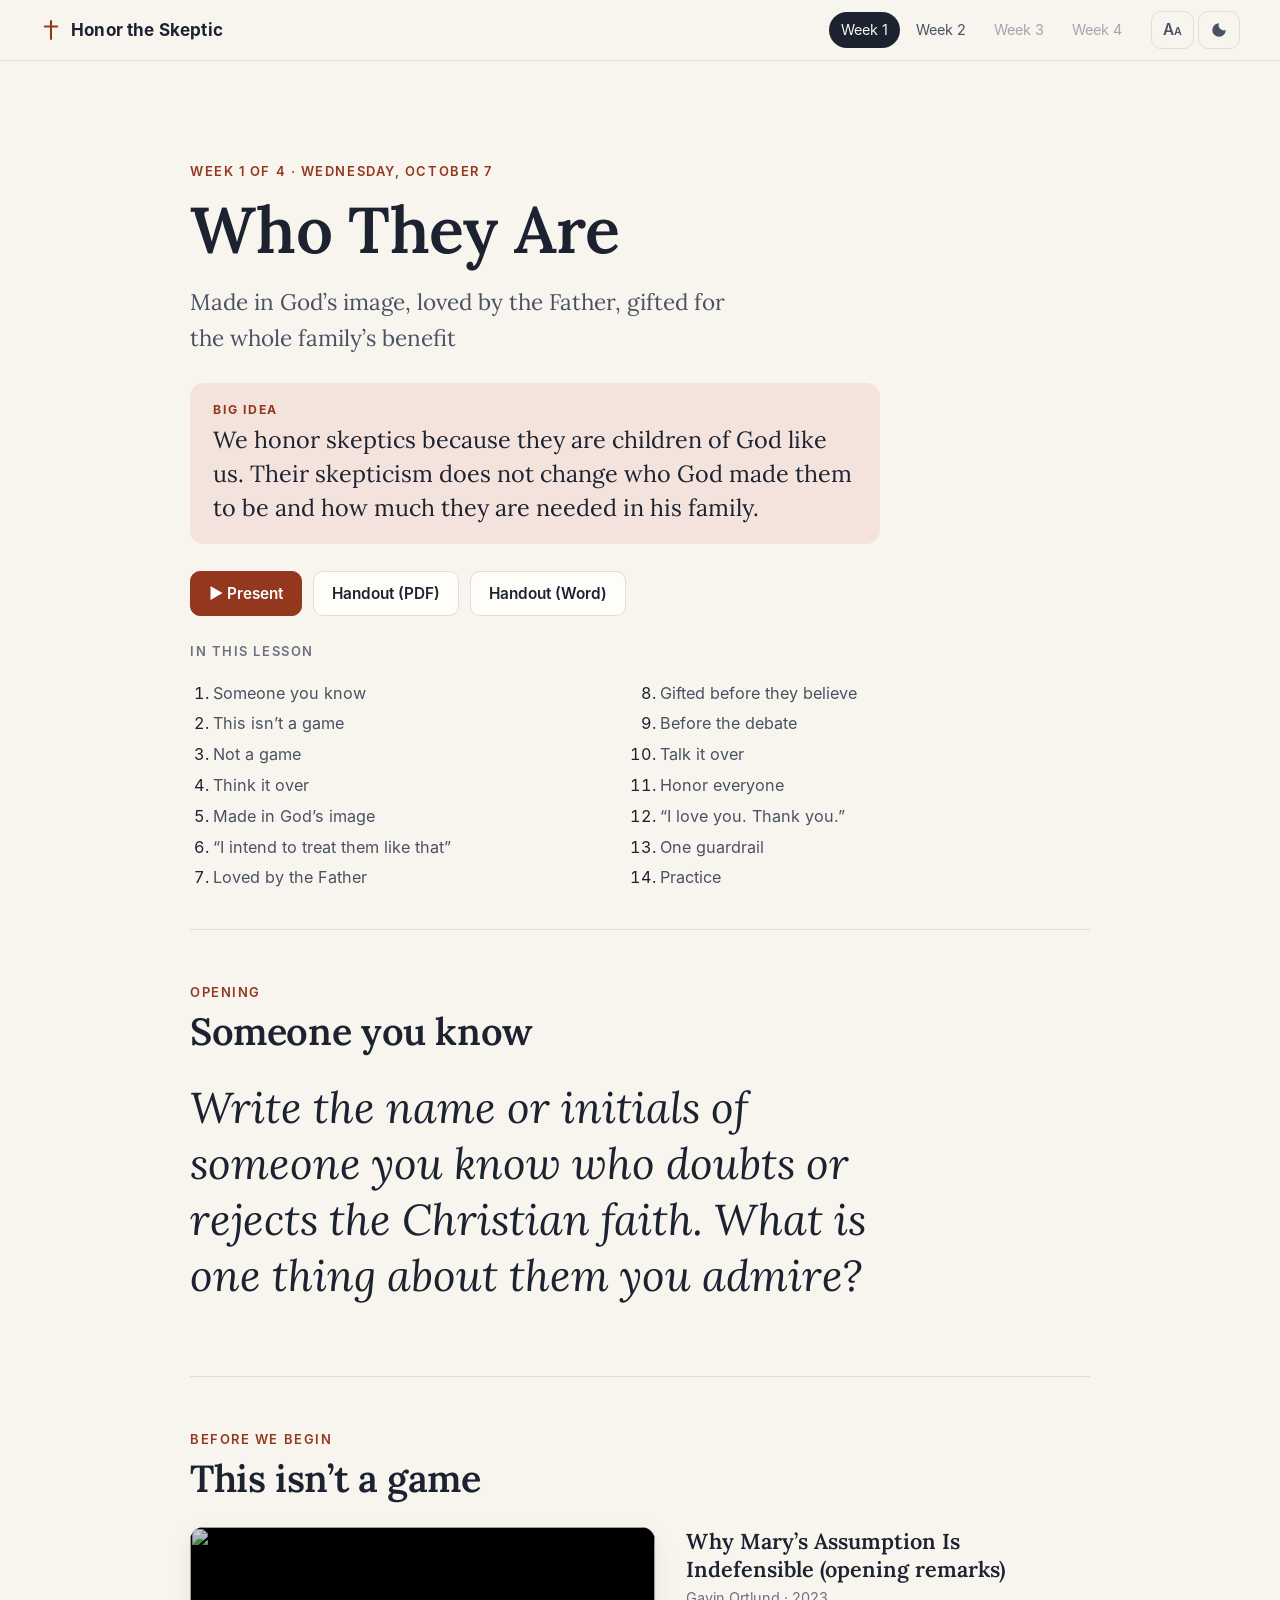
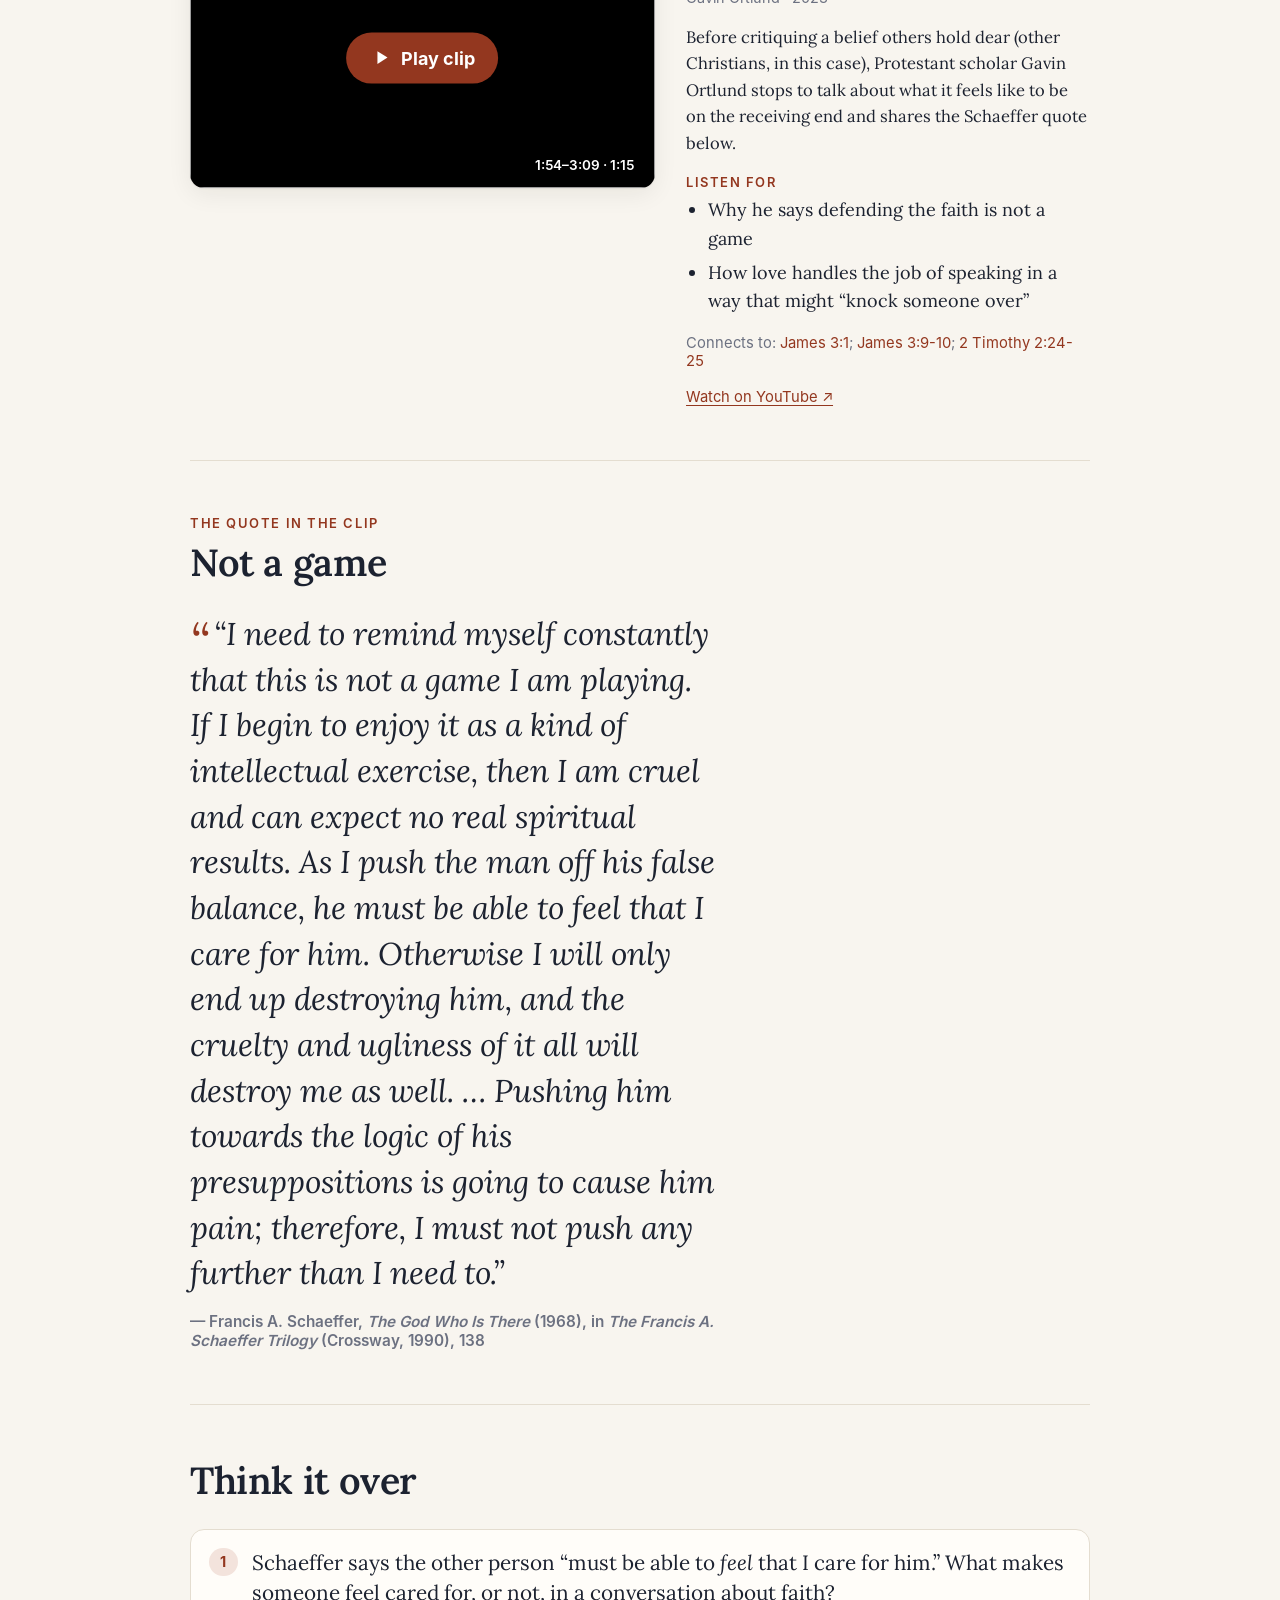
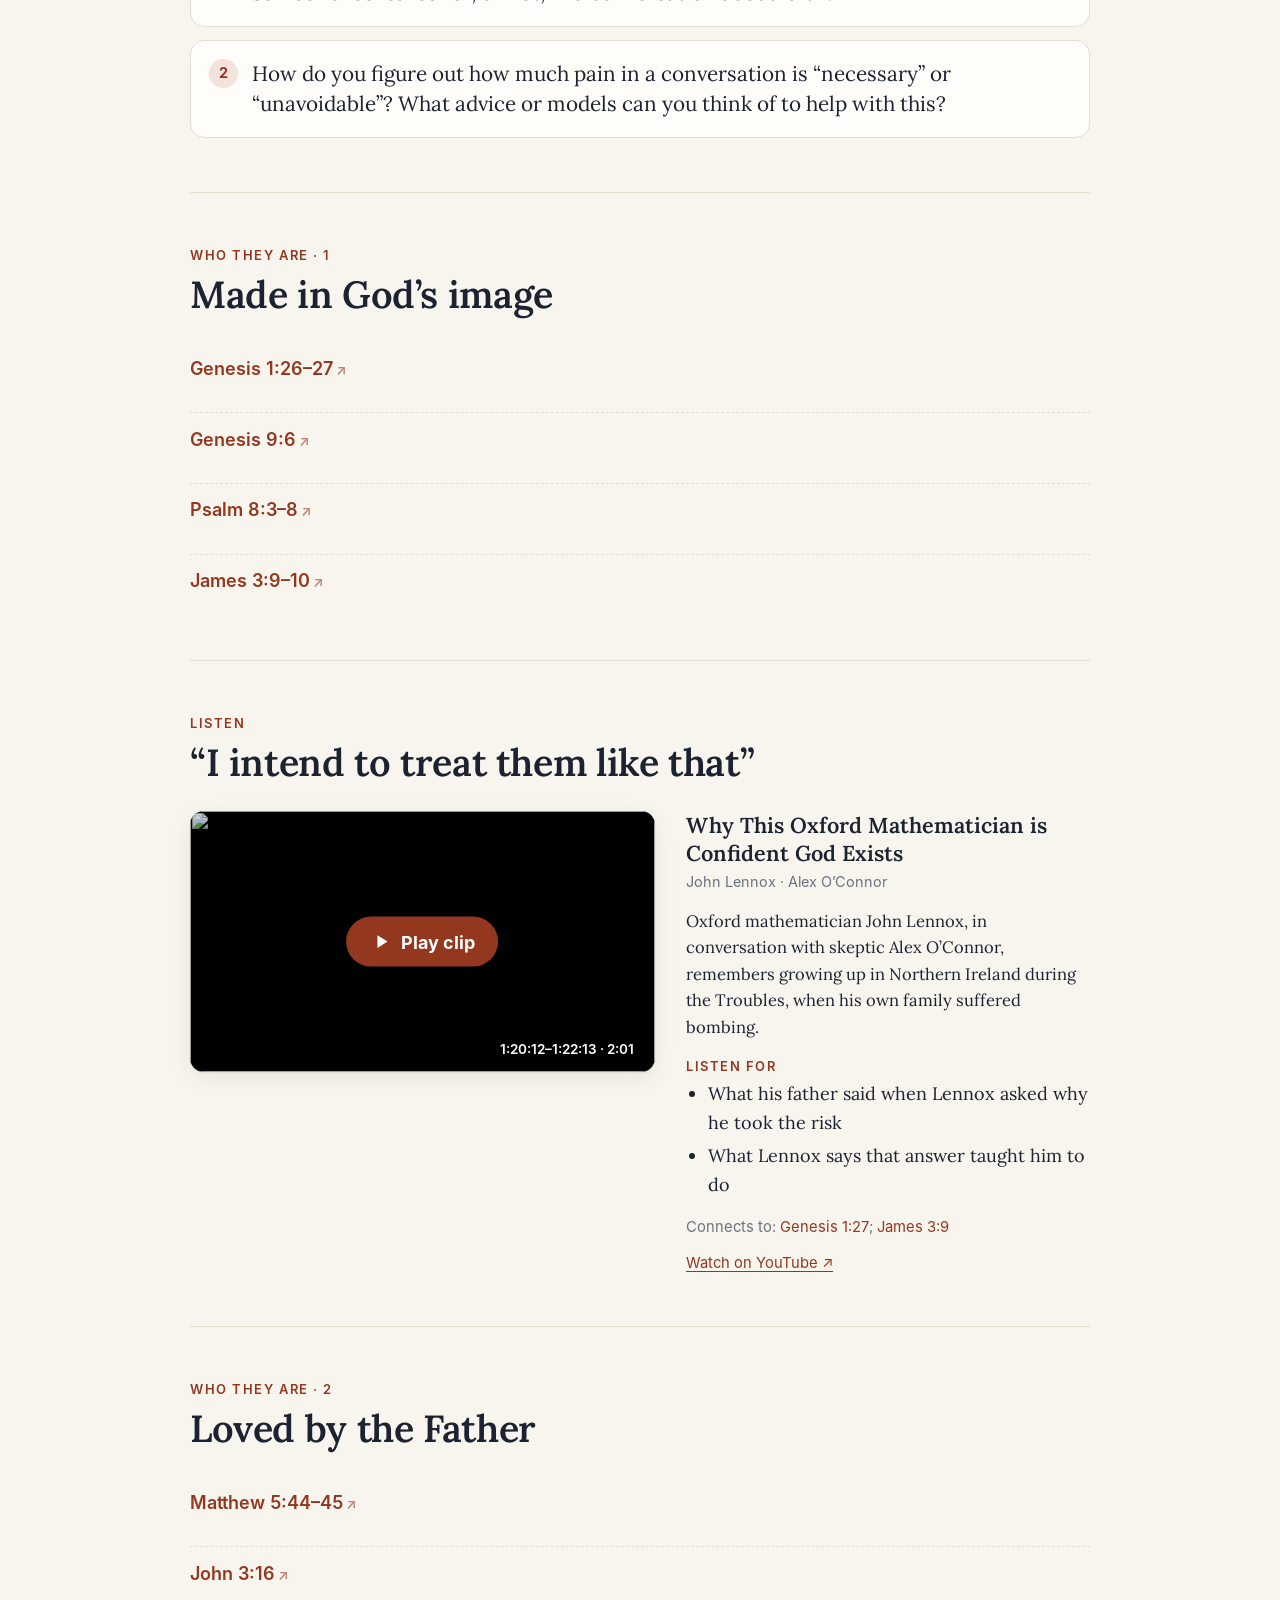
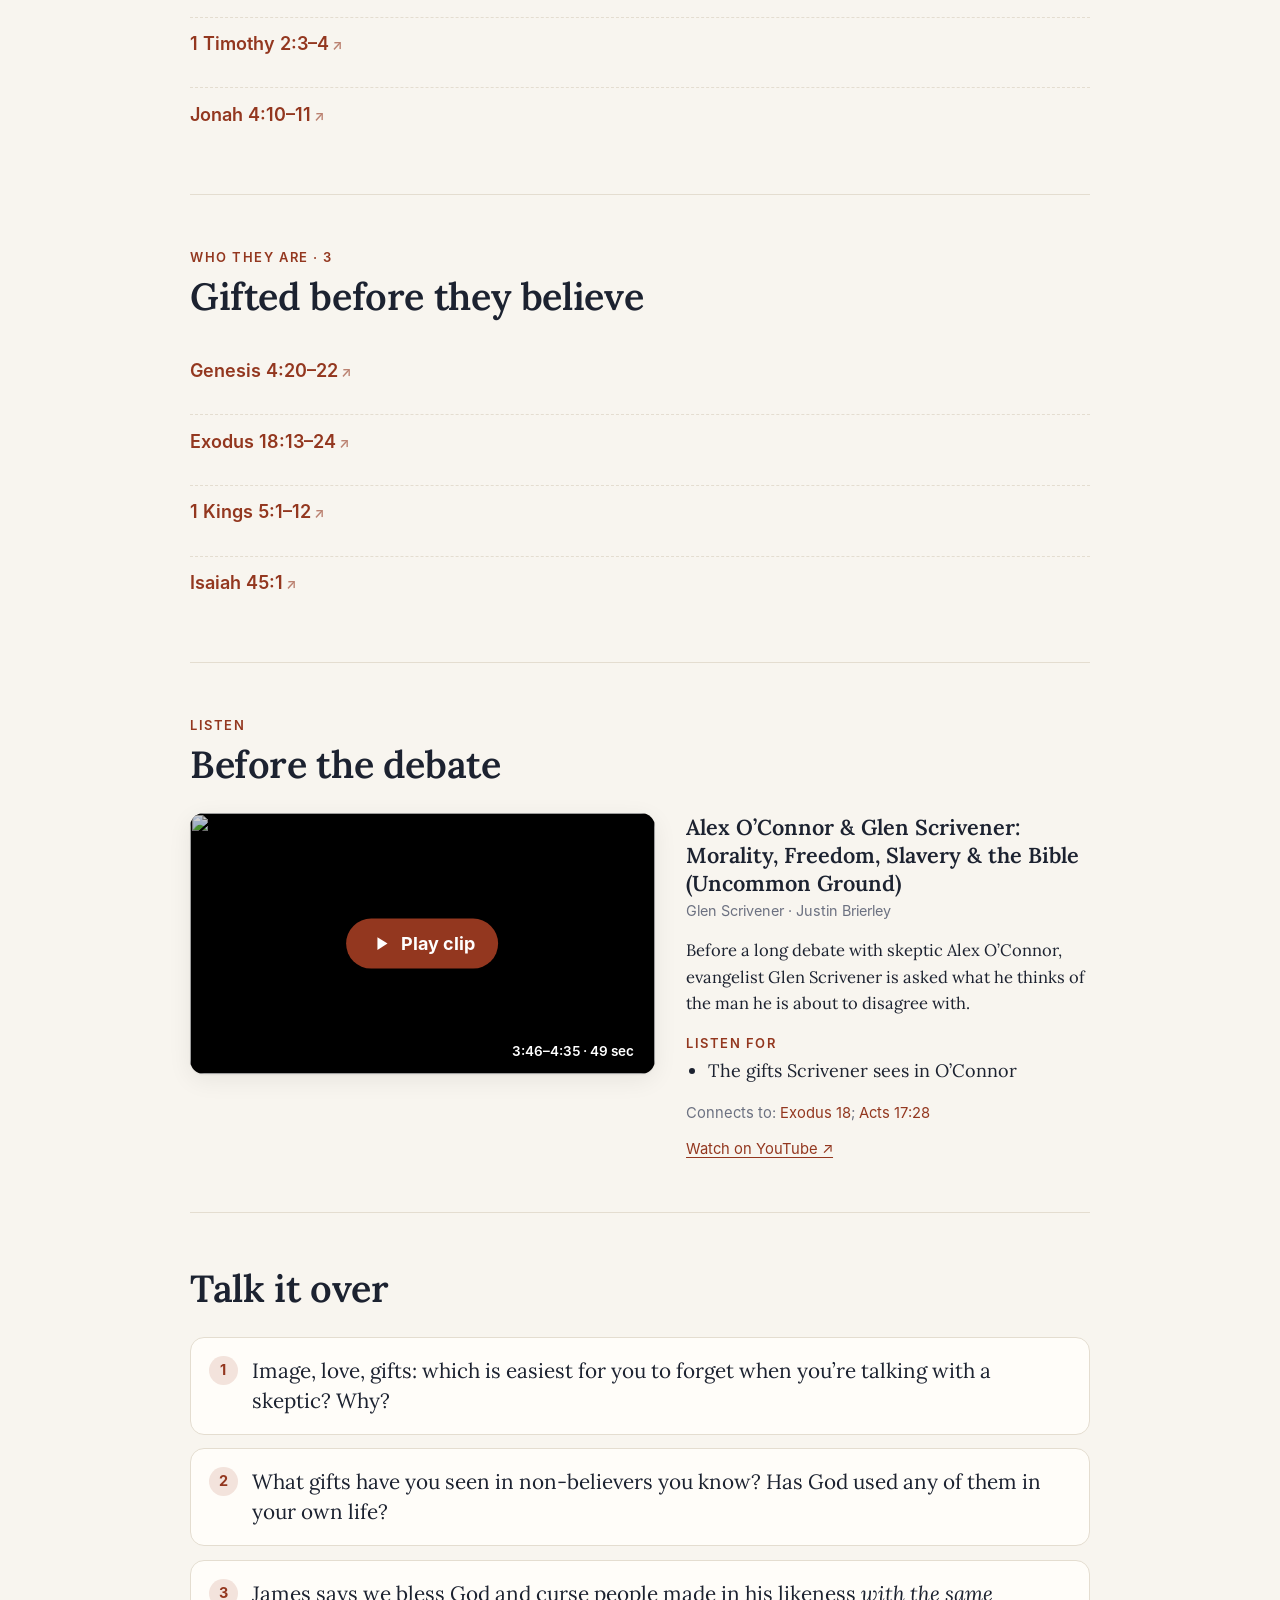
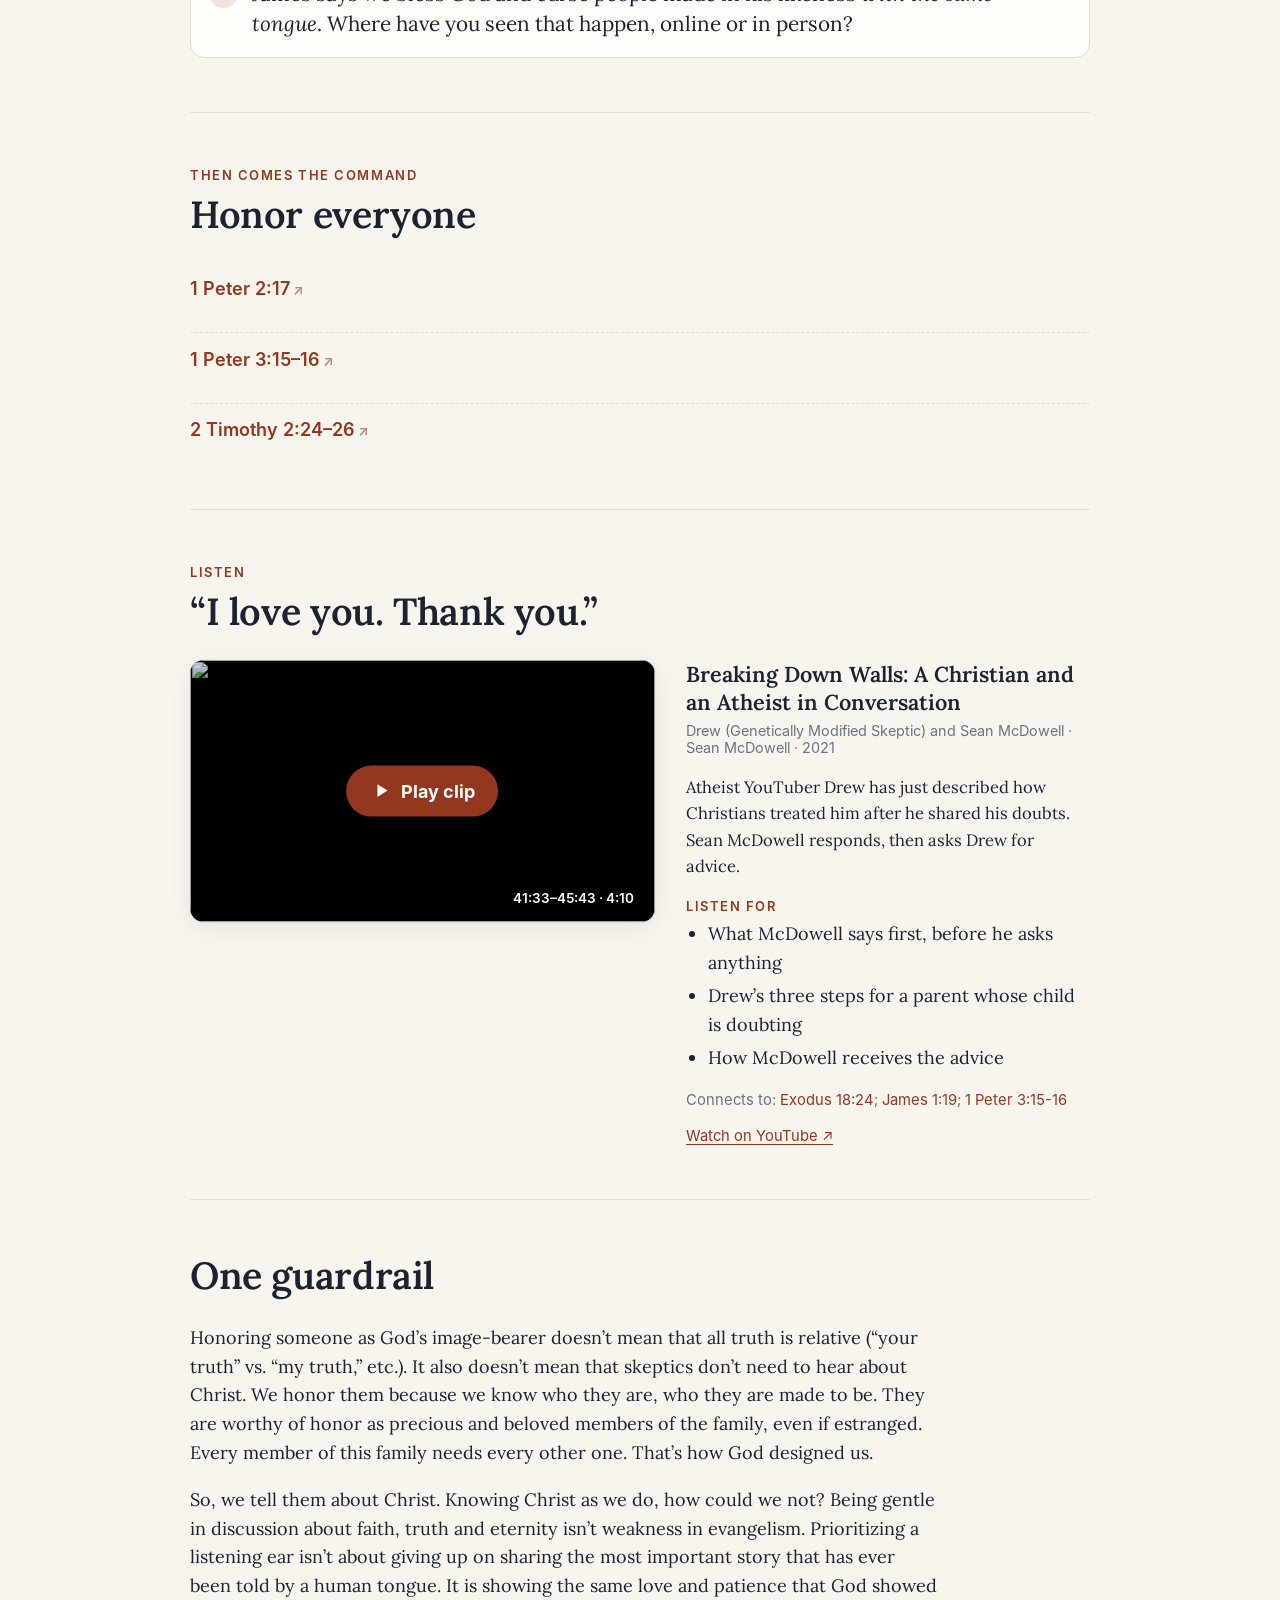
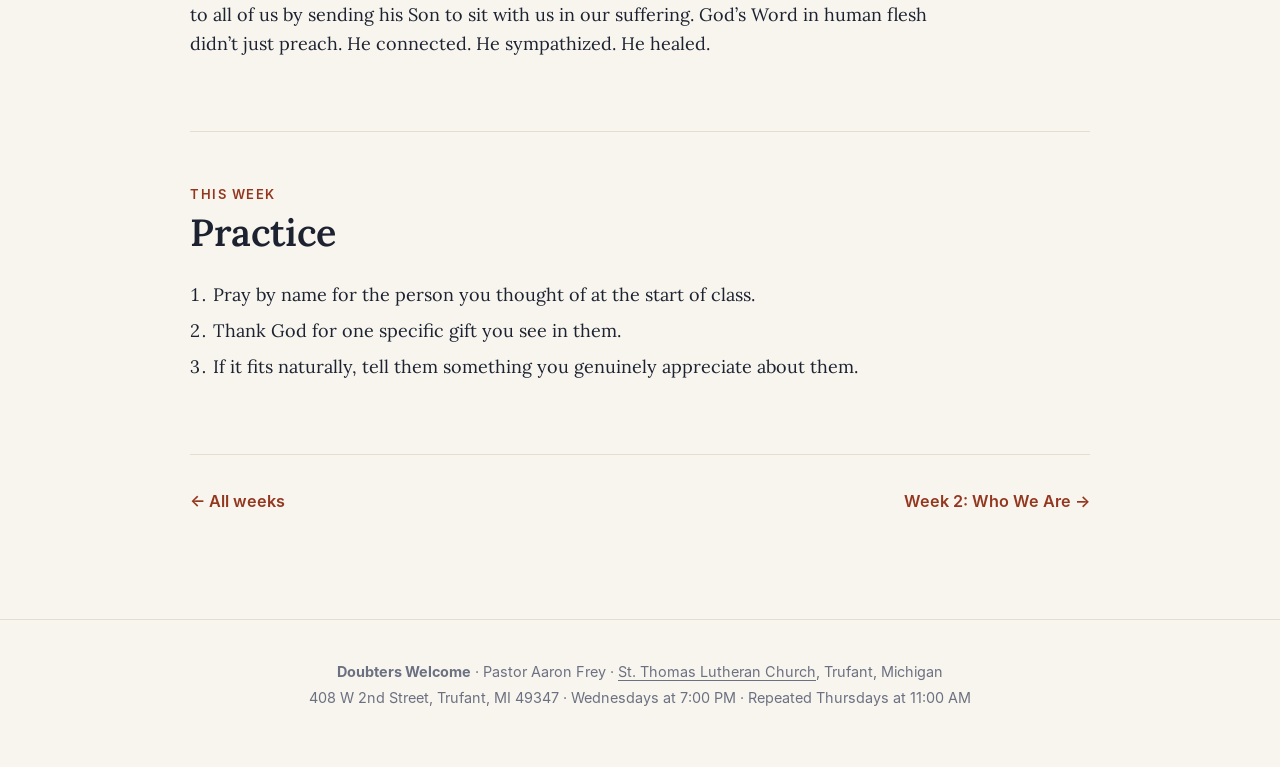
==== commit ce44163b: "Publish Week 2" ====
--- a/public/week-1/index.html
+++ b/public/week-1/index.html
@@ -12,7 +12,7 @@
 <meta property="og:image" content="https://honortheskeptic.stlctrufant.com/assets/img/og.png">
 <link rel="icon" href="../assets/img/favicon.svg" type="image/svg+xml">
 <link rel="preload" href="../assets/fonts/Lora.woff2" as="font" type="font/woff2" crossorigin>
-<link rel="stylesheet" href="../assets/style.css?v=202610071809">
+<link rel="stylesheet" href="../assets/style.css?v=202610142109">
 <script>try{var t=localStorage.getItem('hts-theme');if(t)document.documentElement.dataset.theme=t;var s=localStorage.getItem('hts-size');if(s)document.documentElement.dataset.size=s;}catch(e){}</script>
 </head>
 <body class="lesson">
@@ -23,7 +23,8 @@
   </a>
   <nav class="topnav" aria-label="Lessons">
 <a href="../week-1/" aria-current="page">Week 1</a>
-<span class="nav-soon" title="Coming Wednesday, October 14">Week 2</span><span class="nav-soon" title="Coming Wednesday, October 21">Week 3</span><span class="nav-soon" title="Coming Wednesday, October 28">Week 4</span>  </nav>
+<a href="../week-2/">Week 2</a>
+<span class="nav-soon" title="Coming Wednesday, October 21">Week 3</span><span class="nav-soon" title="Coming Wednesday, October 28">Week 4</span>  </nav>
   <div class="tools">
     <button class="tool" data-action="size" title="Text size (+/-)" aria-label="Change text size"><span aria-hidden="true">A<small>A</small></span></button>
     <button class="tool" data-action="theme" title="Light / dark" aria-label="Toggle light or dark">
@@ -234,7 +235,7 @@
 
 
 <nav class="pager" aria-label="Other weeks">
-<a href="../">← All weeks</a></nav>
+<a href="../">← All weeks</a><a href="../week-2/">Week 2: Who We Are →</a></nav>
 </article>
 
 <div class="presenter-bar" hidden>
@@ -259,6 +260,6 @@
     <p class="modal-foot"><a class="modal-yt" href="#" target="_blank" rel="noopener">Open on YouTube ↗</a> <span class="kbd-hint">Esc to close</span></p>
   </div>
 </div>
-<script src="../assets/app.js?v=202610071809"></script>
+<script src="../assets/app.js?v=202610142109"></script>
 </body>
 </html>
